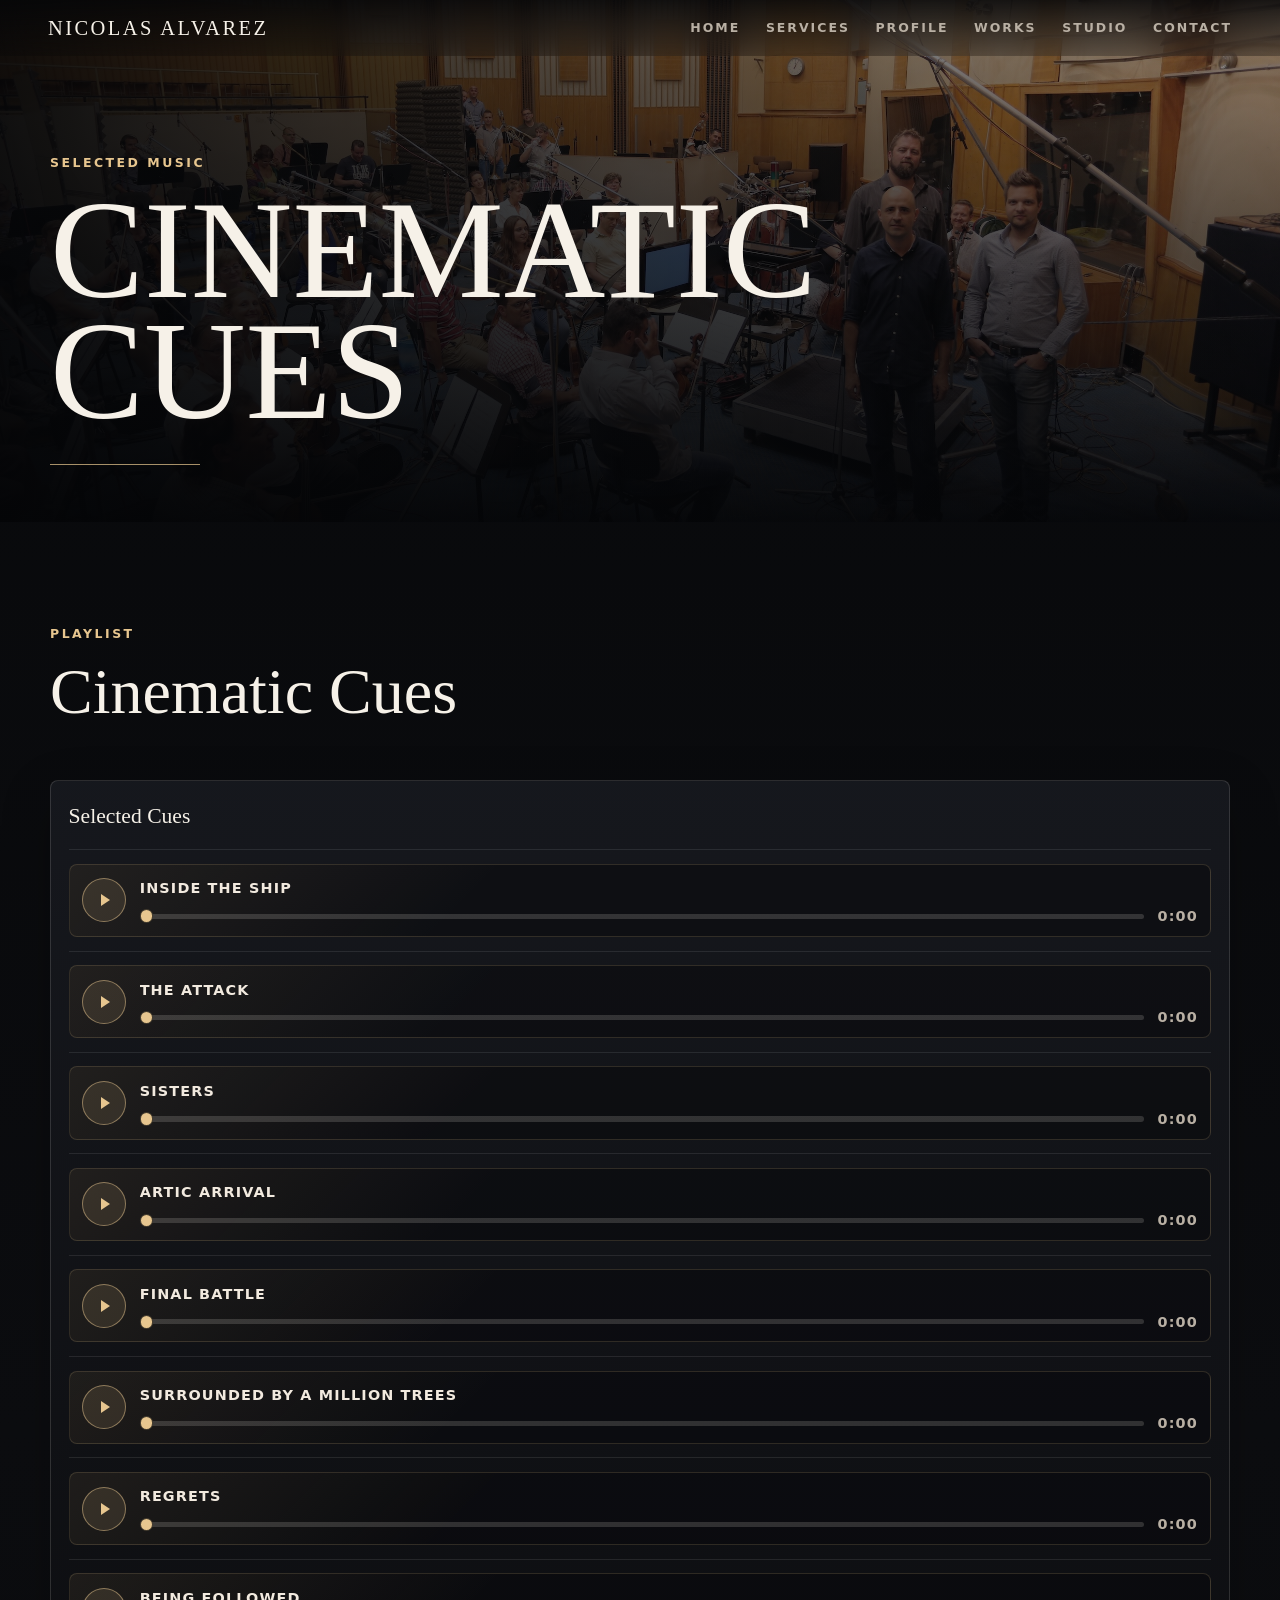
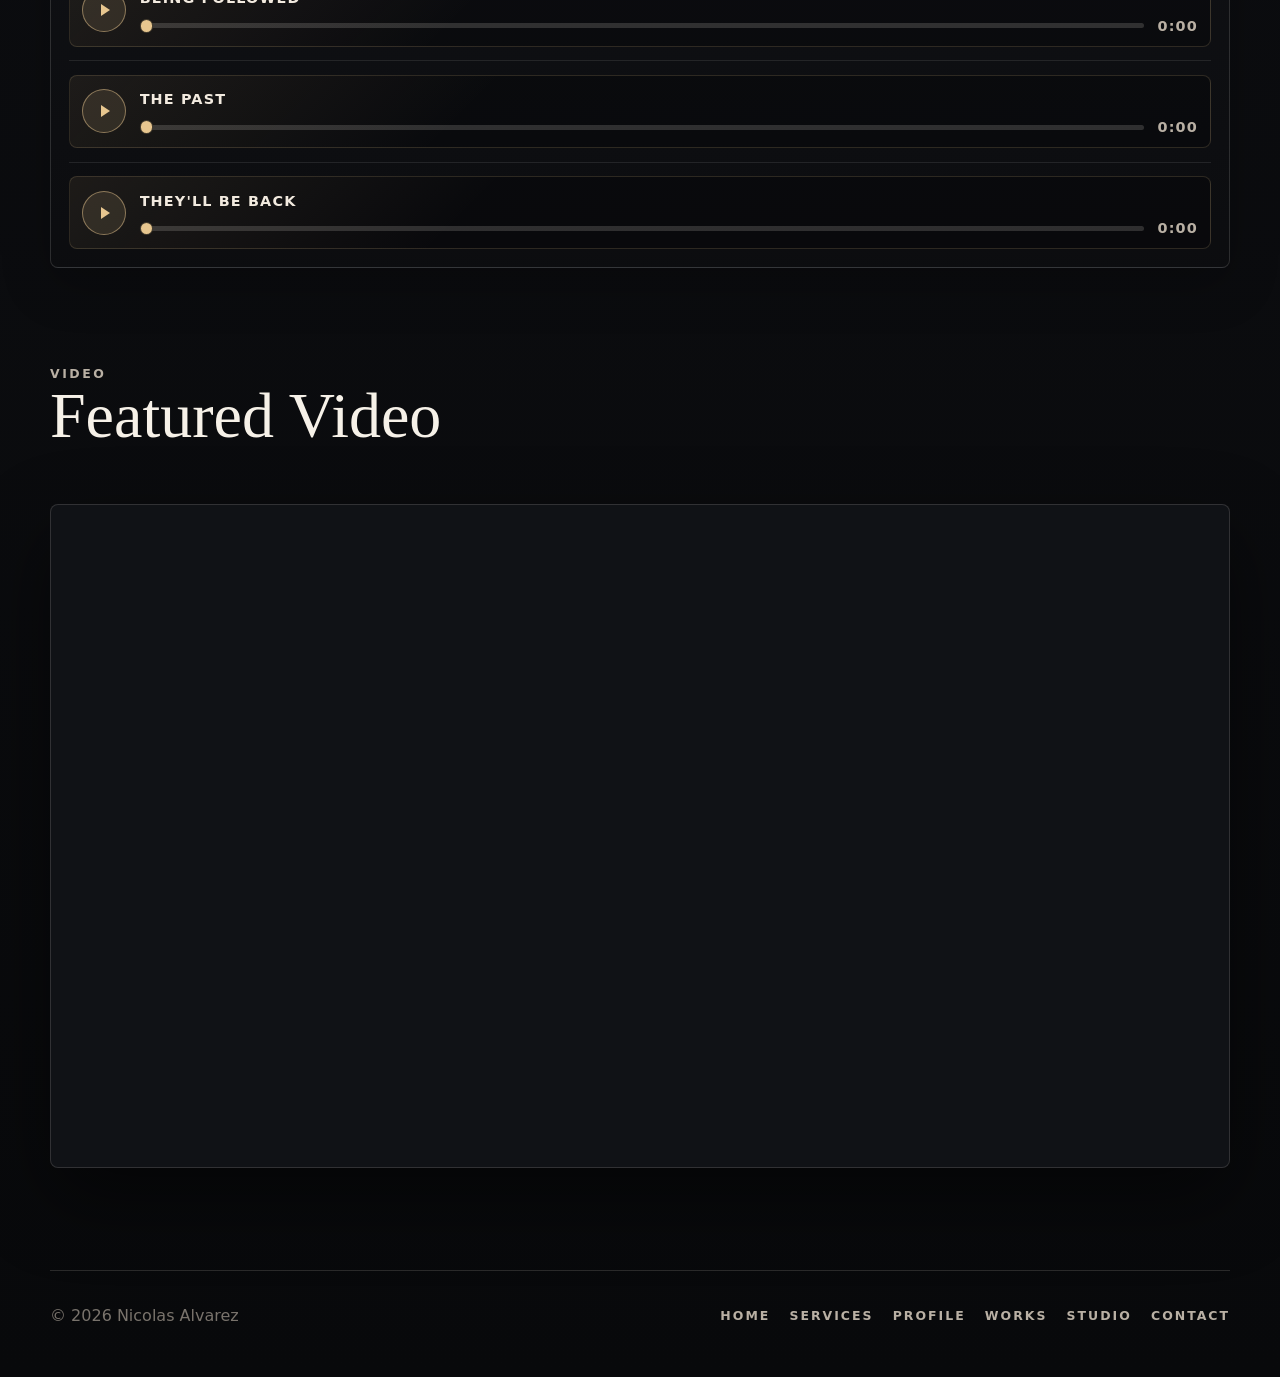
==== cinematic.html @ fc085a68 "Add files via upload" ====
<!doctype html>
<html lang="en">
  <head>
    <meta charset="utf-8">
    <meta name="viewport" content="width=device-width, initial-scale=1">
    <title>Cinematic Cues | Nicolas Alvarez</title>
    <meta name="description" content="A selected playlist of cinematic cues by Nicolas Alvarez, Tokyo-based composer, orchestrator, producer, and recording director.">
    <link rel="canonical" href="https://nicolas-alvarez.com/cinematic.html">
    <meta property="og:title" content="Cinematic Cues | Nicolas Alvarez">
    <meta property="og:description" content="A selected playlist of cinematic cues by Nicolas Alvarez, Tokyo-based composer, orchestrator, producer, and recording director.">
    <meta property="og:type" content="website">
    <meta property="og:url" content="https://nicolas-alvarez.com/cinematic.html">
    <meta property="og:image" content="https://nicolas-alvarez.com/assets/images/gallery1.jpg">
    <meta property="og:image:alt" content="Orchestra recording session for cinematic cues by Nicolas Alvarez">
    <meta property="og:site_name" content="Nicolas Alvarez">
    <meta name="twitter:card" content="summary_large_image">
    <meta name="twitter:title" content="Cinematic Cues | Nicolas Alvarez">
    <meta name="twitter:description" content="A selected playlist of cinematic cues by Nicolas Alvarez, Tokyo-based composer, orchestrator, producer, and recording director.">
    <meta name="twitter:image" content="https://nicolas-alvarez.com/assets/images/gallery1.jpg">
    <meta name="twitter:image:alt" content="Orchestra recording session for cinematic cues by Nicolas Alvarez">
    <link rel="preload" as="image" href="assets/images/gallery1.jpg">
    <link rel="stylesheet" href="assets/css/styles.css?v=20260918">
    <script src="assets/js/animation.js?v=20260703" defer></script>
    <script src="assets/js/audio.js?v=20260703c" defer></script>
  </head>
  <body>
    <header class="site-header" data-header>
      <a class="brand" href="index.html" aria-label="Nicolas Alvarez home">Nicolas Alvarez</a>
      <nav class="nav" aria-label="Primary navigation">
        <a href="index.html">Home</a>
        <a href="index.html#services">Services</a>
        <a href="profile.html">Profile</a>
        <a href="works.html">Works</a>
        <a href="studio.html">Studio</a>
        <a href="index.html#contact">Contact</a>
      </nav>
    </header>

    <main>
      <section class="page-hero page-hero--cinematic" aria-label="Cinematic Cues">
        <div class="hero-bg" style="background-image: url('assets/images/gallery1.jpg');"></div>
        <div class="page-hero__inner">
          <p class="eyebrow">Selected music</p>
          <h1>Cinematic Cues</h1>
          <div class="hero-rule" aria-hidden="true"></div>
        </div>
      </section>

      <section class="section audio-showcase" aria-labelledby="cinematic-playlist-heading">
        <div class="section-kicker">Playlist</div>
        <div class="section-heading">
          <h2 id="cinematic-playlist-heading">Cinematic Cues</h2>
        </div>

        <article class="cue-category">
          <h3>Selected Cues</h3>
          <div class="cue-list">
            <div class="cue"><span>Inside The Ship</span><audio controls preload="none" src="assets/audio/20insidetheship.mp3"></audio></div>
            <div class="cue"><span>The Attack</span><audio controls preload="none" src="assets/audio/01theattack.mp3"></audio></div>
            <div class="cue"><span>Sisters</span><audio controls preload="none" src="assets/audio/21sisters.mp3"></audio></div>
            <div class="cue"><span>Artic Arrival</span><audio controls preload="none" src="assets/audio/22articarrival.mp3"></audio></div>
            <div class="cue"><span>Final Battle</span><audio controls preload="none" src="assets/audio/23finalbattle.mp3"></audio></div>
            <div class="cue"><span>Surrounded By A Million Trees</span><audio controls preload="none" src="assets/audio/24surroundedbyamilliontrees.mp3"></audio></div>
            <div class="cue"><span>Regrets</span><audio controls preload="none" src="assets/audio/06regrets.mp3"></audio></div>
            <div class="cue"><span>Being Followed</span><audio controls preload="none" src="assets/audio/25beingfollowed.mp3"></audio></div>
            <div class="cue"><span>The Past</span><audio controls preload="none" src="assets/audio/26thepast.mp3"></audio></div>
            <div class="cue"><span>They'll Be Back</span><audio controls preload="none" src="assets/audio/10beback.mp3"></audio></div>
          </div>
        </article>

        <div class="section-heading video-heading">
          <div>
            <p class="section-kicker">Video</p>
            <h2>Featured Video</h2>
          </div>
        </div>

        <div class="video-shell">
          <iframe width="560" height="315" src="https://www.youtube.com/embed/VQOloqblz1k" title="Cinematic video featuring music by Nicolas Alvarez" frameborder="0" allow="accelerometer; autoplay; clipboard-write; encrypted-media; gyroscope; picture-in-picture; web-share" referrerpolicy="strict-origin-when-cross-origin" allowfullscreen></iframe>
        </div>
      </section>
    </main>

    <footer class="site-footer">
      <p>&copy; 2026 Nicolas Alvarez</p>
      <nav aria-label="Footer navigation">
        <a href="index.html">Home</a>
        <a href="index.html#services">Services</a>
        <a href="profile.html">Profile</a>
        <a href="works.html">Works</a>
        <a href="studio.html">Studio</a>
        <a href="index.html#contact">Contact</a>
      </nav>
    </footer>
  </body>
</html>
---- assets/css/styles.css ----
:root {
  color-scheme: dark;
  --bg: #08090b;
  --panel: #101216;
  --panel-2: #17191f;
  --text: #f6f1e8;
  --muted: #b9b0a4;
  --soft: #79736c;
  --line: rgba(246, 241, 232, 0.14);
  --gold: #b88a4a;
  --gold-light: #e7c68f;
  --shadow: 0 30px 80px rgba(0, 0, 0, 0.48);
  --max: 1180px;
}

* {
  box-sizing: border-box;
}

html {
  scroll-behavior: smooth;
}

.has-reveal .reveal {
  opacity: 0;
  transform: translateY(16px);
  transition:
    opacity 820ms cubic-bezier(0.22, 1, 0.36, 1),
    transform 820ms cubic-bezier(0.22, 1, 0.36, 1);
  transition-delay: var(--reveal-delay, 0ms);
  will-change: opacity, transform;
}

.has-reveal .reveal.is-visible {
  opacity: 1;
  transform: translateY(0);
}

@media (prefers-reduced-motion: reduce) {
  html {
    scroll-behavior: auto;
  }

  *,
  *::before,
  *::after {
    animation-duration: 0.01ms !important;
    animation-iteration-count: 1 !important;
    scroll-behavior: auto !important;
    transition-duration: 0.01ms !important;
  }
}

body {
  margin: 0;
  background:
    radial-gradient(circle at 20% 0%, rgba(184, 138, 74, 0.12), transparent 26rem),
    linear-gradient(180deg, #07080a 0%, #0c0d10 48%, #08090b 100%);
  color: var(--text);
  font-family: Inter, ui-sans-serif, system-ui, -apple-system, BlinkMacSystemFont, "Segoe UI", sans-serif;
  line-height: 1.6;
}

img {
  display: block;
  max-width: 100%;
}

a {
  color: inherit;
}

.site-header {
  position: fixed;
  top: 0;
  left: 0;
  right: 0;
  z-index: 20;
  display: flex;
  align-items: center;
  justify-content: space-between;
  gap: 1.4rem;
  padding: 1.1rem clamp(1rem, 4vw, 3rem);
  background: linear-gradient(180deg, rgba(5, 6, 8, 0.86), rgba(5, 6, 8, 0.28));
  backdrop-filter: blur(18px);
}

.brand {
  font-family: Georgia, "Times New Roman", serif;
  font-size: clamp(1rem, 1.6vw, 1.45rem);
  font-weight: 400;
  letter-spacing: 0.12em;
  line-height: 1;
  margin: 0;
  text-decoration: none;
  text-transform: uppercase;
  white-space: nowrap;
}

.brand a {
  color: inherit;
  text-decoration: none;
}

.nav {
  display: flex;
  align-items: center;
  justify-content: flex-end;
  flex-wrap: wrap;
  gap: clamp(0.9rem, 2vw, 2rem);
}

.nav a,
.site-footer a {
  position: relative;
  color: var(--muted);
  font-size: 0.78rem;
  font-weight: 700;
  letter-spacing: 0.16em;
  text-decoration: none;
  text-transform: uppercase;
  transition: color 180ms ease;
}

.nav a:hover,
.nav a[aria-current="page"],
.site-footer a:hover {
  color: var(--text);
}

.nav a[aria-current="page"]::after {
  position: absolute;
  right: 0;
  bottom: -0.55rem;
  left: 0;
  height: 1px;
  background: var(--gold-light);
  content: "";
}

.home-hero,
.page-hero {
  position: relative;
  overflow: hidden;
  isolation: isolate;
}

.home-hero {
  min-height: min(80svh, 45rem);
}

.page-hero {
  min-height: 58svh;
}

.hero-bg {
  position: absolute;
  inset: 0;
  z-index: -2;
  background-position: center;
  background-size: cover;
  transform: scale(1.01);
}

.hero-bg::after {
  position: absolute;
  inset: 0;
  z-index: -1;
  background:
    linear-gradient(90deg, rgba(4, 5, 7, 0.92), rgba(4, 5, 7, 0.58) 48%, rgba(4, 5, 7, 0.28)),
    linear-gradient(180deg, rgba(4, 5, 7, 0.1), rgba(4, 5, 7, 0.96));
  content: "";
}

.home-hero__content {
  display: grid;
  grid-template-columns: minmax(0, 1.05fr) minmax(14rem, 21rem);
  align-items: center;
  gap: clamp(2rem, 6vw, 6rem);
  width: min(100% - 2rem, var(--max));
  min-height: min(80svh, 45rem);
  margin: 0 auto;
  padding: 6rem 0 3rem;
}

.home-hero__copy {
  max-width: 46rem;
}

.eyebrow,
.section-kicker {
  margin: 0 0 1rem;
  color: var(--gold-light);
  font-size: 0.78rem;
  font-weight: 800;
  letter-spacing: 0.2em;
  text-transform: uppercase;
}

.page-hero h1 {
  max-width: 11ch;
  margin: 0;
  font-family: Georgia, "Times New Roman", serif;
  font-size: clamp(4rem, 11vw, 9.5rem);
  font-weight: 400;
  line-height: 0.86;
  text-transform: uppercase;
}

.home-hero h1 {
  max-width: 10ch;
  margin: 0;
  font-family: Georgia, "Times New Roman", serif;
  font-size: clamp(3.15rem, 6.4vw, 6.25rem);
  font-weight: 400;
  line-height: 0.9;
  text-transform: uppercase;
}

.hero-subheadline {
  max-width: 39rem;
  margin: 1.25rem 0 0;
  color: var(--text);
  font-family: Georgia, "Times New Roman", serif;
  font-size: clamp(1.16rem, 2vw, 1.55rem);
  line-height: 1.38;
}

.hero-intro {
  max-width: 42rem;
  margin: 1rem 0 0;
  color: var(--muted);
  font-size: clamp(0.98rem, 1.2vw, 1.08rem);
}

.hero-actions,
.contact-actions {
  display: flex;
  flex-wrap: wrap;
  gap: 0.75rem;
  margin-top: 1.55rem;
}

.button {
  display: inline-flex;
  align-items: center;
  justify-content: center;
  min-height: 2.85rem;
  padding: 0.78rem 1rem;
  border: 1px solid rgba(231, 198, 143, 0.34);
  border-radius: 4px;
  color: var(--text);
  font-size: 0.76rem;
  font-weight: 800;
  letter-spacing: 0.12em;
  line-height: 1.2;
  text-align: center;
  text-decoration: none;
  text-transform: uppercase;
  transition: background 180ms ease, border-color 180ms ease, color 180ms ease;
}

.button:hover,
.button:focus-visible {
  border-color: rgba(231, 198, 143, 0.72);
  background: rgba(231, 198, 143, 0.12);
  outline: 0;
}

.button--primary {
  border-color: var(--gold-light);
  background: var(--gold-light);
  color: #101216;
}

.button--primary:hover,
.button--primary:focus-visible {
  background: #f1d8aa;
  color: #101216;
}

.roles {
  display: grid;
  gap: 0.35rem;
  margin: 0;
  color: var(--text);
  font-family: Georgia, "Times New Roman", serif;
  font-size: clamp(1.25rem, 3.2vw, 2.85rem);
  line-height: 0.95;
  text-transform: uppercase;
}

.hero-rule {
  width: 150px;
  height: 1px;
  margin-top: 2rem;
  background: var(--gold-light);
  opacity: 0.72;
}

.portrait-frame {
  position: relative;
  margin: 0;
  box-shadow: var(--shadow);
}

.portrait-frame::before {
  position: absolute;
  inset: 1rem -1rem -1rem 1rem;
  z-index: -1;
  border: 1px solid rgba(231, 198, 143, 0.42);
  content: "";
}

.portrait-frame img {
  width: 100%;
  aspect-ratio: 4 / 5;
  object-fit: cover;
  filter: saturate(0.9) contrast(1.04);
}

.page-hero__inner {
  display: flex;
  flex-direction: column;
  justify-content: center;
  width: min(100% - 2rem, var(--max));
  min-height: 58svh;
  margin: 0 auto;
  padding-top: 6rem;
}

.section {
  width: min(100% - 2rem, var(--max));
  margin: 0 auto;
  padding: clamp(4rem, 8vw, 7rem) 0;
  scroll-margin-top: 7.5rem;
}

.available-section {
  padding-top: clamp(2.25rem, 5vw, 4rem);
}

.section-heading {
  display: flex;
  align-items: end;
  justify-content: space-between;
  gap: 2rem;
  margin-bottom: clamp(2rem, 5vw, 3.5rem);
}

.section-heading h2,
.language-block h2 {
  margin: 0;
  font-family: Georgia, "Times New Roman", serif;
  font-size: clamp(2.15rem, 5vw, 4.35rem);
  font-weight: 400;
  line-height: 1;
}

.section-heading p {
  max-width: 34rem;
  margin: 0;
  color: var(--muted);
}

.cue-grid {
  display: grid;
  grid-template-columns: repeat(3, minmax(0, 1fr));
  gap: 1rem;
}

.cue-category,
.embed-card,
.available-item,
.service-card,
.contact-panel {
  border: 1px solid var(--line);
  border-radius: 8px;
  background: linear-gradient(180deg, rgba(23, 25, 31, 0.9), rgba(12, 13, 16, 0.9));
  box-shadow: 0 16px 50px rgba(0, 0, 0, 0.24);
}

.cue-category {
  padding: 1.1rem;
}

.cue-category h3,
.service-card h3 {
  margin: 0 0 1rem;
  color: var(--text);
  font-family: Georgia, "Times New Roman", serif;
  font-size: 1.35rem;
  font-weight: 400;
}

.available-grid,
.services-grid {
  display: grid;
  grid-template-columns: repeat(3, minmax(0, 1fr));
  gap: 1rem;
}

.available-item {
  display: flex;
  align-items: flex-end;
  min-height: 7rem;
  padding: 1.15rem;
  color: #eee4d6;
  font-family: Georgia, "Times New Roman", serif;
  font-size: clamp(1.05rem, 1.7vw, 1.32rem);
  line-height: 1.3;
}

.service-card {
  padding: 1.2rem;
}

.service-card--wide {
  grid-column: span 2;
}

.service-card p,
.contact-copy p {
  margin: 0;
  color: var(--muted);
}

.contact-panel {
  display: grid;
  grid-template-columns: minmax(13rem, 0.72fr) minmax(0, 1fr);
  gap: clamp(2rem, 5vw, 4rem);
  padding: clamp(1.35rem, 4vw, 2.4rem);
}

.contact-panel h2 {
  margin: 0;
  font-family: Georgia, "Times New Roman", serif;
  font-size: clamp(2.15rem, 5vw, 4.35rem);
  font-weight: 400;
  line-height: 1;
}

.contact-copy {
  display: grid;
  align-content: center;
  gap: 1rem;
}

.cue-list {
  display: grid;
  gap: 0.85rem;
}

.cue {
  display: grid;
  gap: 0.7rem;
  padding-top: 0.85rem;
  border-top: 1px solid rgba(255, 255, 255, 0.09);
}

.cue span {
  color: var(--muted);
  font-size: 0.9rem;
  font-weight: 700;
  letter-spacing: 0.08em;
  text-transform: uppercase;
}

.reel-player {
  display: grid;
  grid-template-columns: auto minmax(0, 1fr);
  align-items: center;
  gap: 0.85rem;
  padding: 0.78rem;
  border: 1px solid rgba(231, 198, 143, 0.16);
  border-radius: 8px;
  background:
    linear-gradient(135deg, rgba(231, 198, 143, 0.09), transparent 36%),
    rgba(8, 9, 11, 0.42);
  transition: border-color 180ms ease, background 180ms ease, transform 180ms ease;
}

.cue.is-playing .reel-player {
  border-color: rgba(231, 198, 143, 0.46);
  background:
    linear-gradient(135deg, rgba(231, 198, 143, 0.16), transparent 42%),
    rgba(8, 9, 11, 0.64);
}

.reel-player__button {
  display: grid;
  place-items: center;
  width: 2.75rem;
  height: 2.75rem;
  border: 1px solid rgba(231, 198, 143, 0.5);
  border-radius: 50%;
  background: rgba(231, 198, 143, 0.12);
  color: var(--gold-light);
  cursor: pointer;
  font: inherit;
  transition: background 180ms ease, border-color 180ms ease, color 180ms ease;
}

.reel-player__button:hover,
.reel-player__button:focus-visible {
  border-color: var(--gold-light);
  background: var(--gold-light);
  color: #101216;
  outline: 0;
}

.reel-player__button span {
  width: 0;
  height: 0;
  margin-left: 0.16rem;
  overflow: hidden;
  border-top: 0.42rem solid transparent;
  border-bottom: 0.42rem solid transparent;
  border-left: 0.62rem solid currentColor;
  color: inherit;
  font-size: 0;
  letter-spacing: 0;
}

.cue.is-playing .reel-player__button span {
  width: 0.62rem;
  height: 0.82rem;
  margin-left: 0;
  border-top: 0;
  border-bottom: 0;
  border-right: 0.18rem solid currentColor;
  border-left: 0.18rem solid currentColor;
}

.reel-player__meta {
  display: grid;
  grid-template-columns: minmax(0, 1fr) auto;
  align-items: center;
  gap: 0.55rem 0.85rem;
  min-width: 0;
}

.cue .reel-player__title {
  grid-column: 1 / -1;
  overflow: hidden;
  color: #f2eadf;
  text-overflow: ellipsis;
  white-space: nowrap;
}

.reel-player__timeline {
  width: 100%;
  min-width: 0;
  height: 0.32rem;
  margin: 0;
  border-radius: 999px;
  background: linear-gradient(90deg, var(--gold-light) var(--progress, 0%), rgba(246, 241, 232, 0.16) var(--progress, 0%));
  cursor: pointer;
  accent-color: var(--gold-light);
  appearance: none;
}

.reel-player__timeline::-webkit-slider-thumb {
  width: 0.85rem;
  height: 0.85rem;
  border: 1px solid rgba(8, 9, 11, 0.72);
  border-radius: 50%;
  background: var(--gold-light);
  appearance: none;
}

.reel-player__timeline::-moz-range-thumb {
  width: 0.85rem;
  height: 0.85rem;
  border: 1px solid rgba(8, 9, 11, 0.72);
  border-radius: 50%;
  background: var(--gold-light);
}

.reel-player__time {
  color: var(--soft);
  font-size: 0.68rem;
  font-weight: 800;
  letter-spacing: 0.08em;
  line-height: 1;
  white-space: nowrap;
}

.cue audio {
  width: 100%;
  height: 38px;
  filter: sepia(0.2) saturate(0.8);
}

.prose-section {
  display: grid;
  gap: clamp(3rem, 7vw, 5rem);
  max-width: 900px;
}

.language-block {
  padding-bottom: clamp(3rem, 6vw, 4rem);
  border-bottom: 1px solid var(--line);
}

.language-block:last-child {
  padding-bottom: 0;
  border-bottom: 0;
}

.language-block p:not(.section-kicker) {
  color: #ddd5ca;
  font-family: Georgia, "Times New Roman", serif;
  font-size: clamp(1.08rem, 1.7vw, 1.28rem);
  line-height: 1.85;
}

.language-block--jp p:not(.section-kicker) {
  font-family: "Hiragino Mincho ProN", "Yu Mincho", Georgia, serif;
  line-height: 2;
}

.credits-figure {
  margin: 0 0 clamp(3rem, 6vw, 5rem);
  overflow: hidden;
  border: 1px solid var(--line);
  border-radius: 8px;
  background: var(--panel);
  box-shadow: var(--shadow);
}

.credits-figure img {
  width: 100%;
  object-fit: cover;
}

.embed-grid {
  display: grid;
  grid-template-columns: repeat(2, minmax(0, 1fr));
  gap: 1rem;
}

.embed-card {
  overflow: hidden;
}

.embed-card iframe {
  display: block;
  border: 0;
}

.embed-card p {
  margin: 0;
  padding: 0.8rem 1rem 1rem;
  color: var(--muted);
  font-size: 0.75rem;
  line-height: 1.4;
}

.embed-card a {
  color: var(--gold-light);
  text-decoration: none;
}

.video-heading,
.gallery-heading {
  margin-top: clamp(4rem, 8vw, 6rem);
}

.video-grid {
  display: grid;
  grid-template-columns: repeat(2, minmax(0, 1fr));
  gap: 1rem;
}

.video-shell {
  overflow: hidden;
  border: 1px solid var(--line);
  border-radius: 8px;
  background: var(--panel);
  box-shadow: var(--shadow);
  aspect-ratio: 16 / 9;
}

.video-shell iframe {
  width: 100%;
  height: 100%;
  border: 0;
}

.studio-grid {
  display: grid;
  grid-template-columns: repeat(4, minmax(0, 1fr));
  gap: 1rem;
}

.studio-grid figure {
  position: relative;
  min-height: 18rem;
  margin: 0;
  overflow: hidden;
  border: 1px solid var(--line);
  border-radius: 8px;
  background: var(--panel);
}

.studio-grid .studio-feature {
  grid-column: span 2;
  grid-row: span 2;
}

.studio-grid img,
.gallery-grid img {
  width: 100%;
  height: 100%;
  object-fit: cover;
  cursor: zoom-in;
  transition: transform 420ms ease, filter 420ms ease;
}

.studio-grid figure:hover img,
.gallery-grid img:hover {
  filter: brightness(1.08);
  transform: scale(1.025);
}

.studio-grid figcaption {
  position: absolute;
  right: 0;
  bottom: 0;
  left: 0;
  padding: 1.6rem 1rem 1rem;
  background: linear-gradient(180deg, transparent, rgba(0, 0, 0, 0.82));
  color: var(--text);
  font-size: 0.8rem;
  font-weight: 800;
  letter-spacing: 0.12em;
  text-transform: uppercase;
}

.gallery-grid {
  display: grid;
  grid-template-columns: repeat(4, minmax(0, 1fr));
  gap: 1rem;
}

.gallery-grid img {
  aspect-ratio: 4 / 3;
  border: 1px solid var(--line);
  border-radius: 8px;
}

.lightbox {
  position: fixed;
  inset: 0;
  z-index: 100;
  display: grid;
  place-items: center;
  padding: clamp(1rem, 4vw, 3rem);
  background: rgba(3, 4, 6, 0.92);
}

.lightbox[hidden] {
  display: none;
}

.lightbox__frame {
  position: relative;
  max-width: min(100%, 1100px);
  max-height: 84svh;
}

.lightbox img {
  max-width: min(100%, 1100px);
  max-height: 84svh;
  border: 1px solid rgba(231, 198, 143, 0.24);
  border-radius: 8px;
  box-shadow: var(--shadow);
  object-fit: contain;
}

.lightbox__caption {
  position: absolute;
  right: 0;
  bottom: 0;
  max-width: min(90%, 34rem);
  margin: 0;
  padding: 1.4rem 1rem 0.9rem 2rem;
  background: linear-gradient(135deg, transparent, rgba(0, 0, 0, 0.82) 38%);
  color: var(--text);
  font-size: 0.78rem;
  font-weight: 800;
  letter-spacing: 0.12em;
  line-height: 1.4;
  text-align: right;
  text-transform: uppercase;
}

.lightbox__button {
  position: fixed;
  z-index: 101;
  display: grid;
  place-items: center;
  width: 3rem;
  height: 3rem;
  border: 1px solid rgba(231, 198, 143, 0.34);
  border-radius: 50%;
  background: rgba(8, 9, 11, 0.64);
  color: var(--gold-light);
  cursor: pointer;
  font: inherit;
  font-size: 2rem;
  line-height: 1;
}

.lightbox__button:hover,
.lightbox__button:focus-visible {
  background: rgba(184, 138, 74, 0.18);
  outline: 0;
}

.lightbox__button--close {
  top: 1.25rem;
  right: 1.25rem;
}

.lightbox__button--prev,
.lightbox__button--next {
  top: 50%;
  transform: translateY(-50%);
}

.lightbox__button--prev {
  left: 1.25rem;
}

.lightbox__button--next {
  right: 1.25rem;
}

.lightbox-open {
  overflow: hidden;
}

.site-footer {
  display: flex;
  align-items: center;
  justify-content: space-between;
  gap: 2rem;
  width: min(100% - 2rem, var(--max));
  margin: 0 auto;
  padding: 2rem 0 3rem;
  border-top: 1px solid var(--line);
  color: var(--soft);
}

.site-footer p {
  margin: 0;
}

.site-footer nav {
  display: flex;
  flex-wrap: wrap;
  gap: 1.2rem;
}

@media (max-width: 920px) {
  .site-header,
  .site-footer,
  .section-heading {
    align-items: flex-start;
    flex-direction: column;
  }

  .nav {
    width: 100%;
    justify-content: space-between;
  }

  .home-hero__content {
    grid-template-columns: 1fr;
    align-content: center;
    padding-top: 7.5rem;
  }

  .portrait-frame {
    display: none;
  }

  .cue-grid,
  .embed-grid,
  .video-grid,
  .studio-grid,
  .gallery-grid,
  .available-grid,
  .services-grid {
    grid-template-columns: repeat(2, minmax(0, 1fr));
  }

  .studio-grid .studio-feature,
  .service-card--wide {
    grid-column: span 2;
  }

  .contact-panel {
    grid-template-columns: 1fr;
  }
}

@media (max-width: 620px) {
  .site-header {
    gap: 0.7rem;
    padding: 0.9rem 1rem;
  }

  .brand {
    font-size: 0.9rem;
  }

  .nav {
    justify-content: flex-start;
    gap: 0.45rem 0.62rem;
  }

  .nav a {
    font-size: 0.6rem;
    letter-spacing: 0.08em;
  }

  .page-hero h1 {
    font-size: clamp(3.2rem, 18vw, 5.8rem);
  }

  .page-hero--cinematic h1 {
    font-size: clamp(2.9rem, 14.5vw, 4.8rem);
  }

  .roles {
    font-size: clamp(1.2rem, 7vw, 2.4rem);
  }

  .home-hero h1 {
    font-size: clamp(2.35rem, 11.6vw, 4.1rem);
  }

  .home-hero__content {
    padding-top: 6.45rem;
    padding-bottom: 2rem;
  }

  .home-hero .eyebrow {
    font-size: 0.68rem;
    letter-spacing: 0.14em;
  }

  .contact-actions {
    align-items: stretch;
    flex-direction: column;
  }

  .hero-subheadline {
    font-size: clamp(1.02rem, 4.8vw, 1.18rem);
    line-height: 1.32;
  }

  .hero-intro {
    font-size: 0.92rem;
    line-height: 1.5;
  }

  .hero-actions .button {
    flex: 1 1 7.8rem;
    min-height: 2.65rem;
    padding: 0.7rem 0.8rem;
  }

  .home-hero .hero-rule {
    margin-top: 1.35rem;
  }

  .contact-actions .button {
    width: 100%;
  }

  .available-section {
    padding-top: 1.75rem;
  }

  .lightbox {
    padding: 4.5rem 1rem 5.5rem;
  }

  .lightbox__button {
    width: 2.65rem;
    height: 2.65rem;
  }

  .lightbox__button--prev,
  .lightbox__button--next {
    top: auto;
    bottom: 1.25rem;
    transform: none;
  }

  .lightbox__caption {
    font-size: 0.68rem;
    letter-spacing: 0.08em;
  }

  .cue-grid,
  .embed-grid,
  .video-grid,
  .studio-grid,
  .gallery-grid,
  .available-grid,
  .services-grid {
    grid-template-columns: 1fr;
  }

  .studio-grid .studio-feature,
  .service-card--wide {
    grid-column: auto;
  }

  .studio-grid figure {
    min-height: 16rem;
  }

  .page-hero,
  .page-hero__inner {
    min-height: 48svh;
  }
}
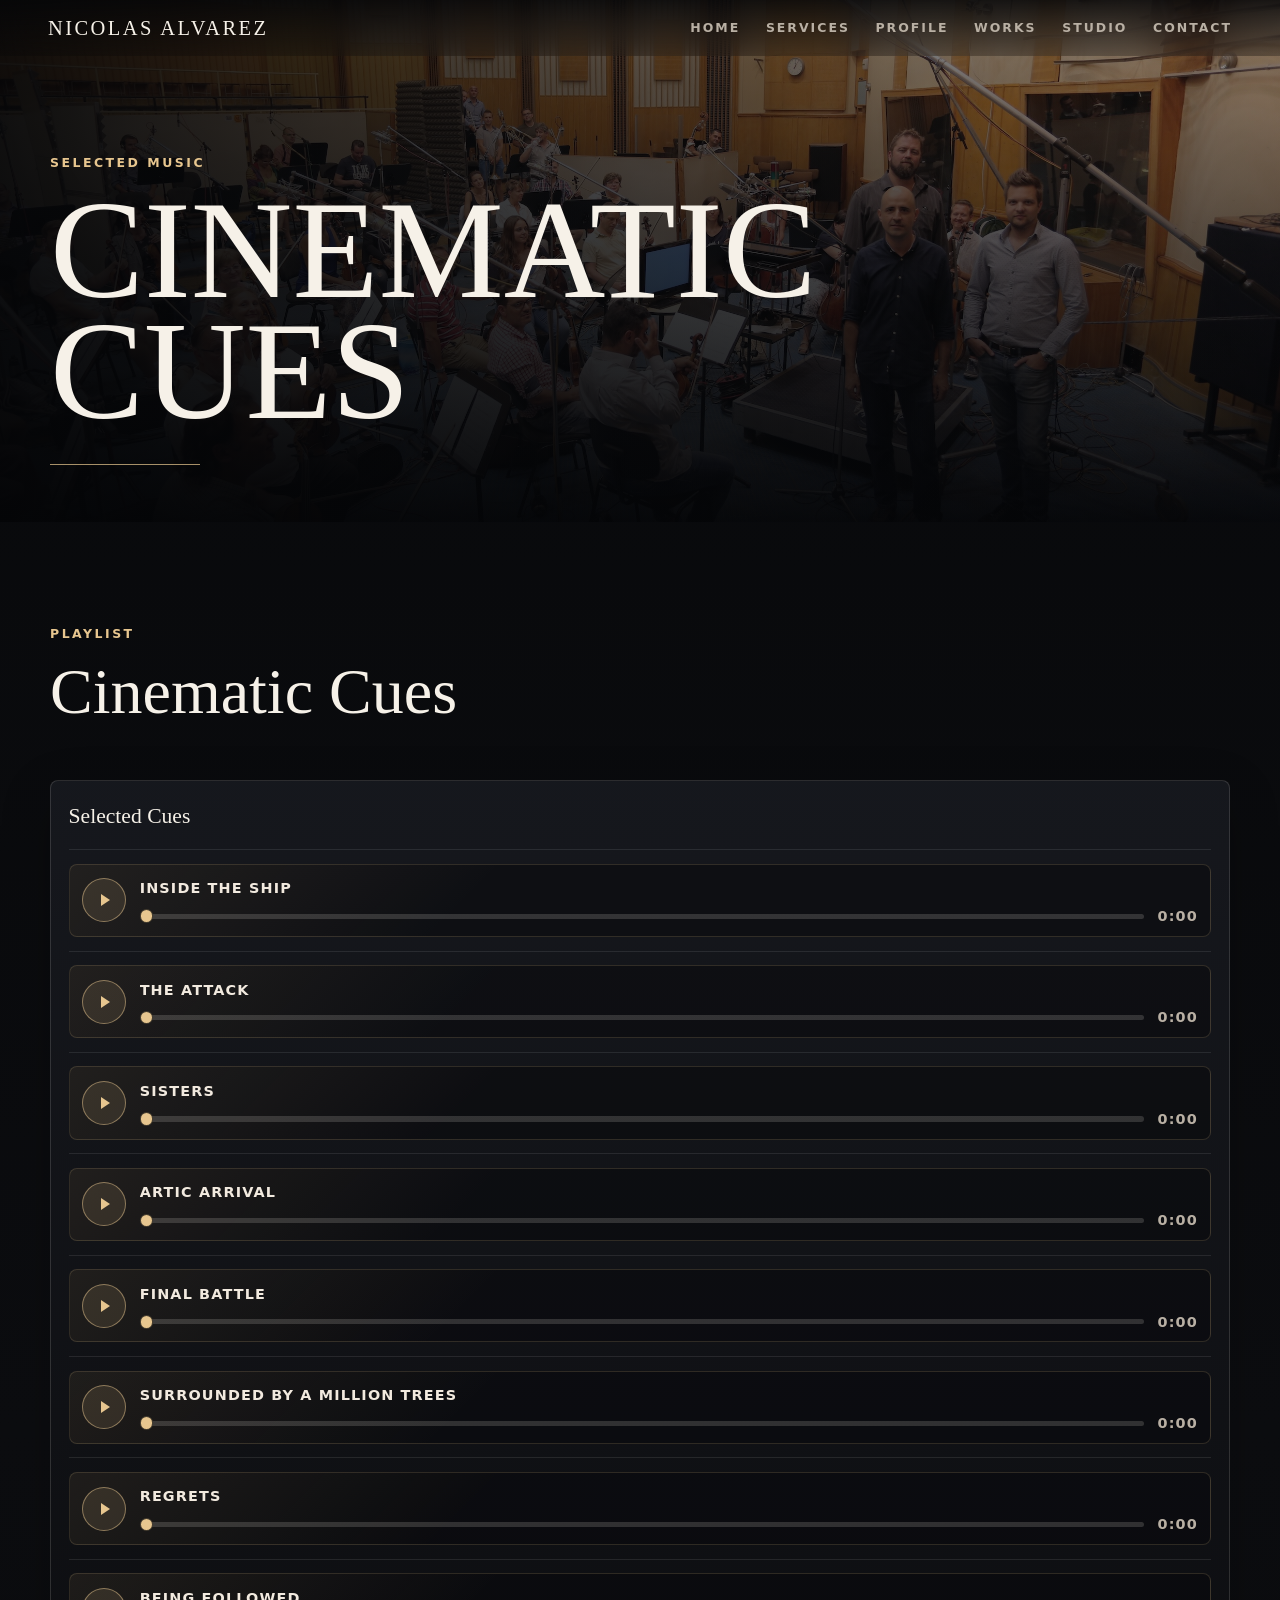
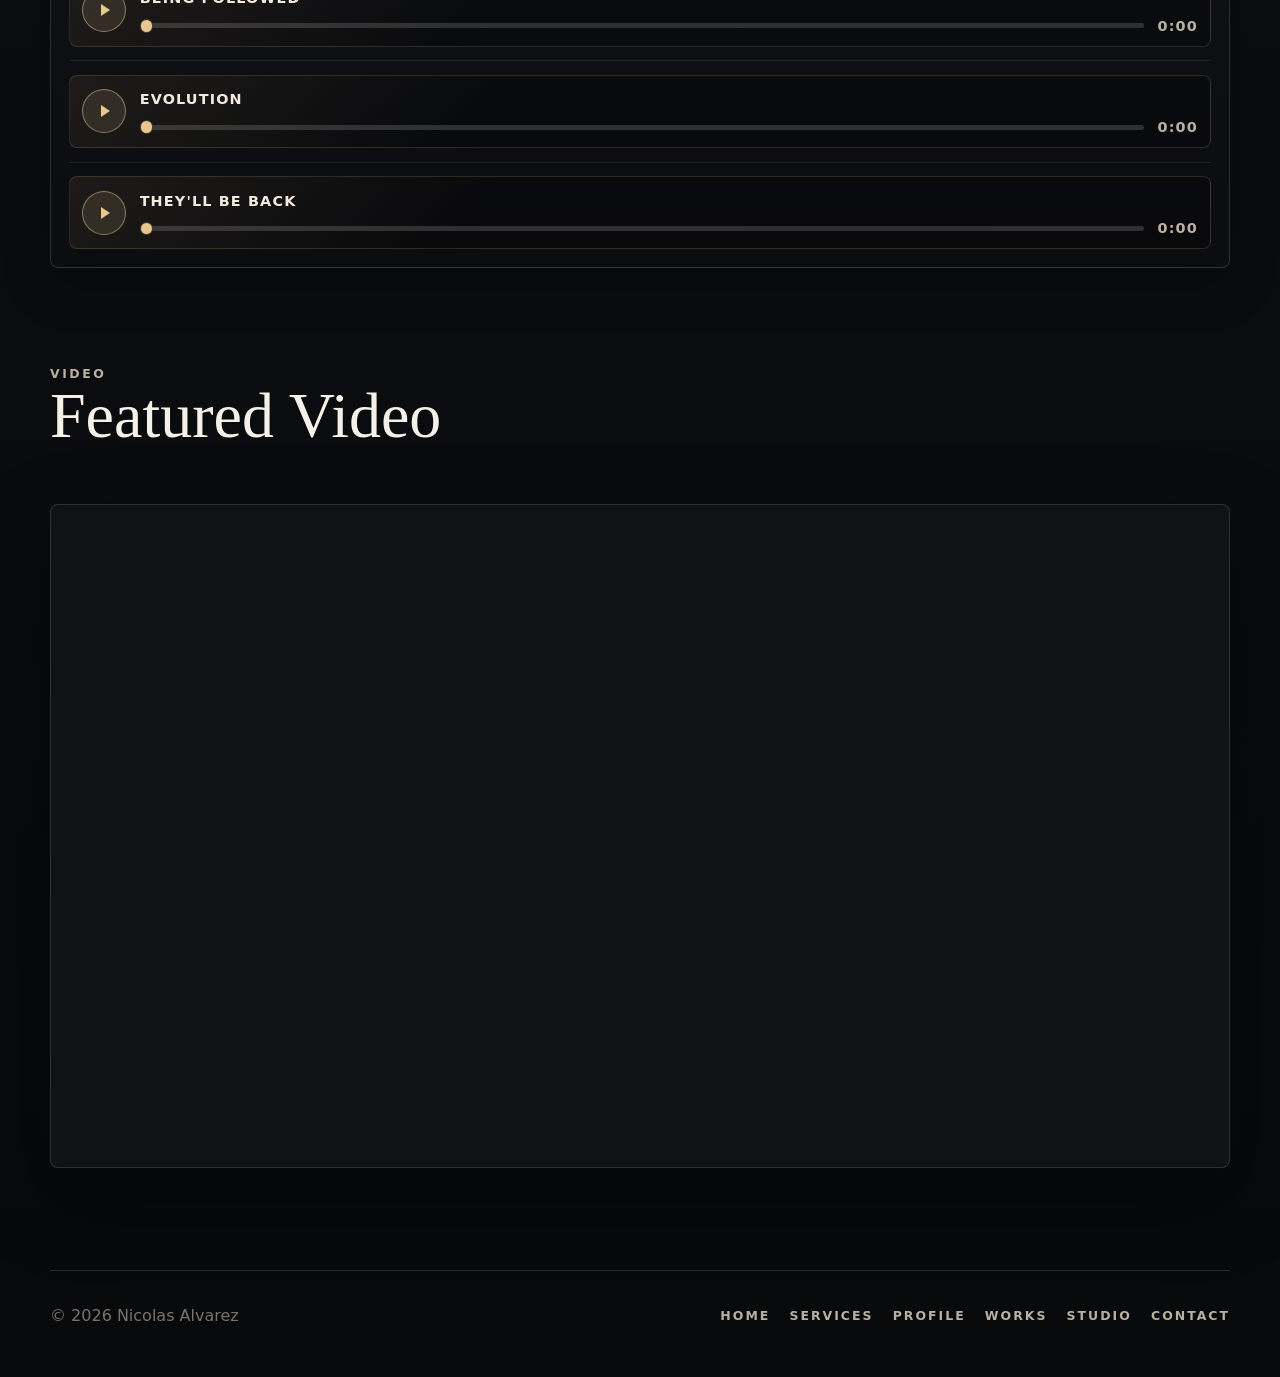
==== commit 683bbcb9: "Add files via upload" ====
--- a/cinematic.html
+++ b/cinematic.html
@@ -19,9 +19,9 @@
     <meta name="twitter:image" content="https://nicolas-alvarez.com/assets/images/gallery1.jpg">
     <meta name="twitter:image:alt" content="Orchestra recording session for cinematic cues by Nicolas Alvarez">
     <link rel="preload" as="image" href="assets/images/gallery1.jpg">
-    <link rel="stylesheet" href="assets/css/styles.css?v=20260918">
+    <link rel="stylesheet" href="assets/css/styles.css?v=20261013b">
     <script src="assets/js/animation.js?v=20260703" defer></script>
-    <script src="assets/js/audio.js?v=20260703c" defer></script>
+    <script src="assets/js/audio.js?v=20261013b" defer></script>
   </head>
   <body>
     <header class="site-header" data-header>
@@ -55,16 +55,16 @@
         <article class="cue-category">
           <h3>Selected Cues</h3>
           <div class="cue-list">
-            <div class="cue"><span>Inside The Ship</span><audio controls preload="none" src="assets/audio/20insidetheship.mp3"></audio></div>
-            <div class="cue"><span>The Attack</span><audio controls preload="none" src="assets/audio/01theattack.mp3"></audio></div>
-            <div class="cue"><span>Sisters</span><audio controls preload="none" src="assets/audio/21sisters.mp3"></audio></div>
-            <div class="cue"><span>Artic Arrival</span><audio controls preload="none" src="assets/audio/22articarrival.mp3"></audio></div>
-            <div class="cue"><span>Final Battle</span><audio controls preload="none" src="assets/audio/23finalbattle.mp3"></audio></div>
-            <div class="cue"><span>Surrounded By A Million Trees</span><audio controls preload="none" src="assets/audio/24surroundedbyamilliontrees.mp3"></audio></div>
-            <div class="cue"><span>Regrets</span><audio controls preload="none" src="assets/audio/06regrets.mp3"></audio></div>
-            <div class="cue"><span>Being Followed</span><audio controls preload="none" src="assets/audio/25beingfollowed.mp3"></audio></div>
-            <div class="cue"><span>The Past</span><audio controls preload="none" src="assets/audio/26thepast.mp3"></audio></div>
-            <div class="cue"><span>They'll Be Back</span><audio controls preload="none" src="assets/audio/10beback.mp3"></audio></div>
+            <div class="cue"><span>Inside The Ship</span><audio controls preload="none" data-duration="87.456" src="assets/audio/20insidetheship.mp3"></audio></div>
+            <div class="cue"><span>The Attack</span><audio controls preload="none" data-duration="133.416" src="assets/audio/01theattack.mp3"></audio></div>
+            <div class="cue"><span>Sisters</span><audio controls preload="none" data-duration="223.56" src="assets/audio/21sisters.mp3"></audio></div>
+            <div class="cue"><span>Artic Arrival</span><audio controls preload="none" data-duration="72.456" src="assets/audio/22articarrival.mp3"></audio></div>
+            <div class="cue"><span>Final Battle</span><audio controls preload="none" data-duration="258.76898" src="assets/audio/23finalbattle.mp3"></audio></div>
+            <div class="cue"><span>Surrounded By A Million Trees</span><audio controls preload="none" data-duration="218.508" src="assets/audio/24surroundedbyamilliontrees.mp3"></audio></div>
+            <div class="cue"><span>Regrets</span><audio controls preload="none" data-duration="98.856" src="assets/audio/06regrets.mp3"></audio></div>
+            <div class="cue"><span>Being Followed</span><audio controls preload="none" data-duration="113.208" src="assets/audio/25beingfollowed.mp3"></audio></div>
+            <div class="cue"><span>Evolution</span><audio controls preload="none" data-duration="200.232" src="assets/audio/27Evolution.mp3"></audio></div>
+            <div class="cue"><span>They'll Be Back</span><audio controls preload="none" data-duration="69.96" src="assets/audio/10beback.mp3"></audio></div>
           </div>
         </article>
 
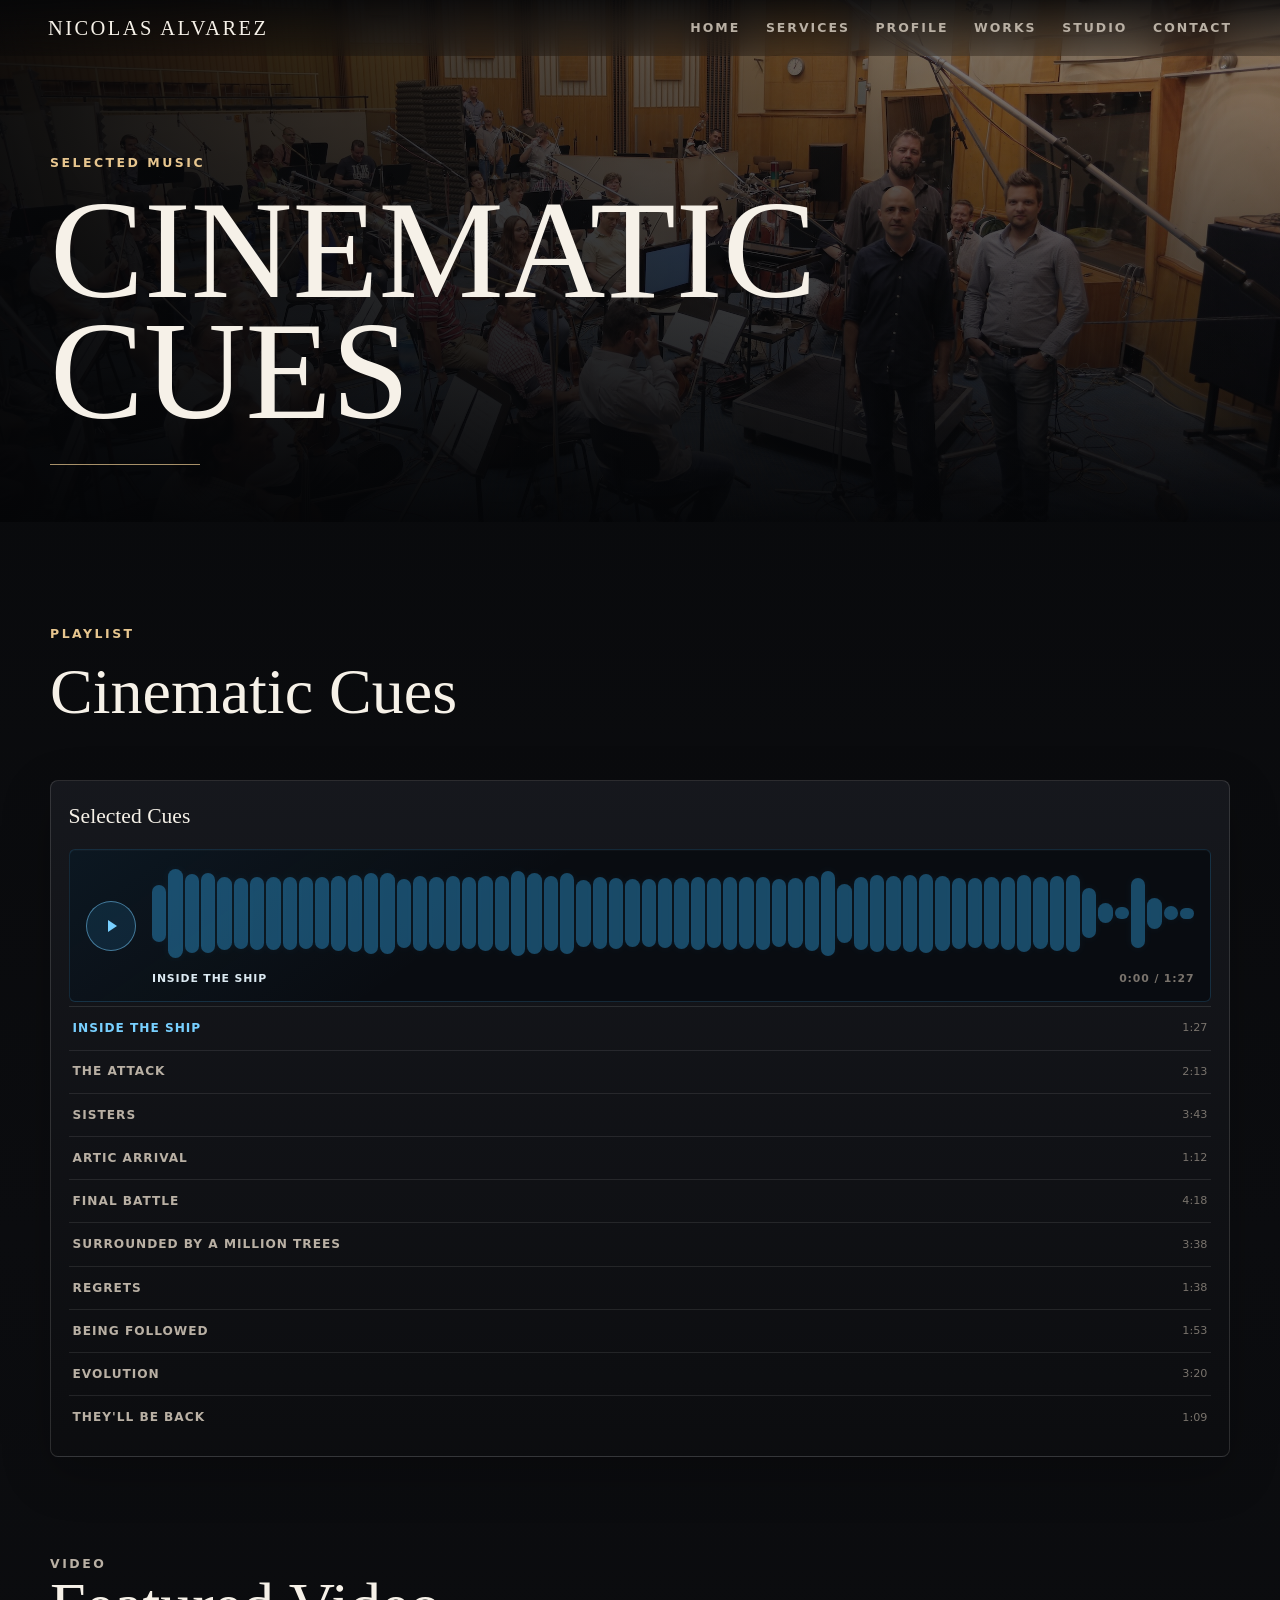
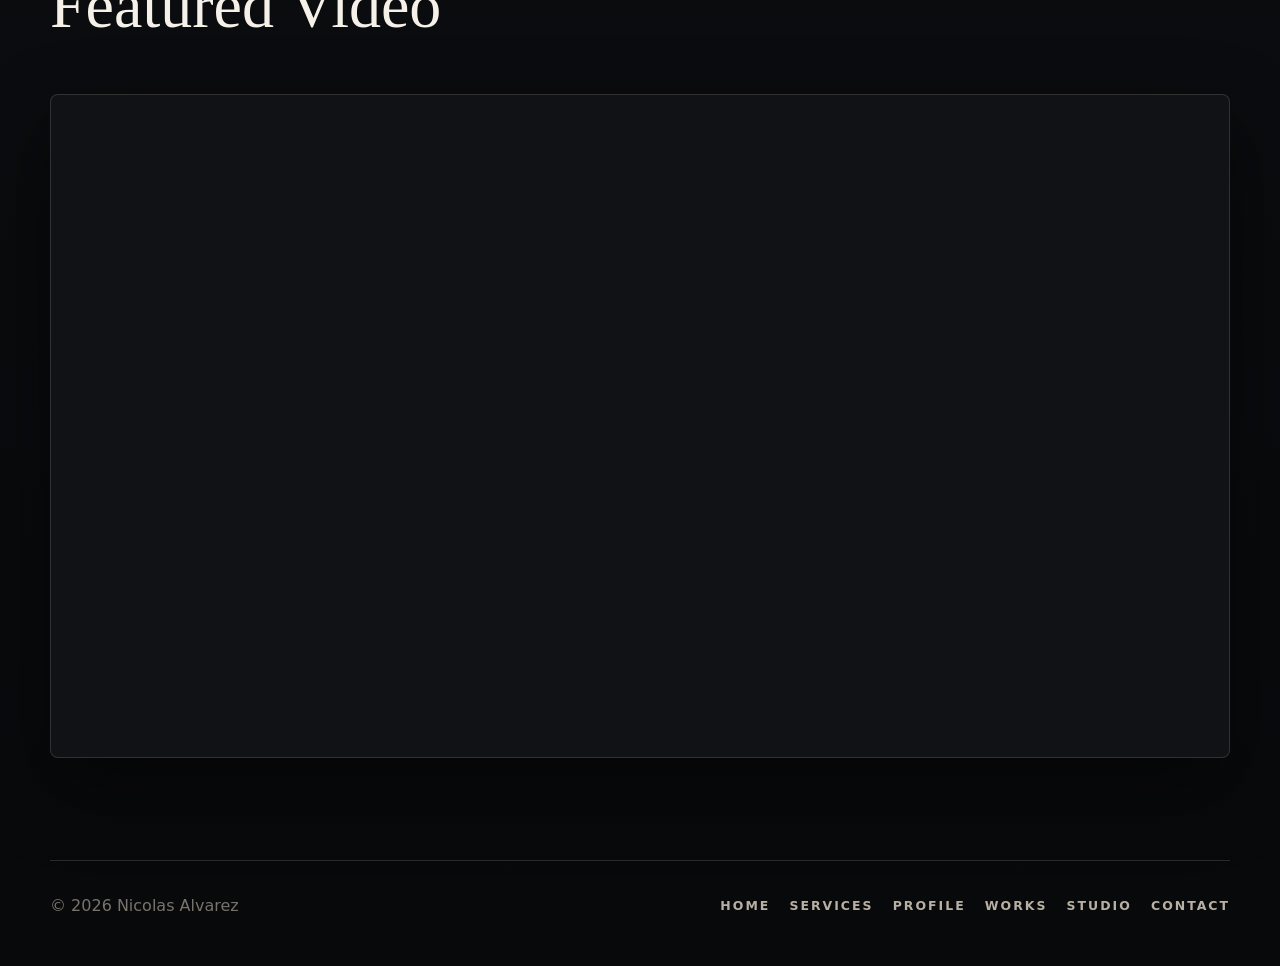
==== commit b6dd1dde: "Add files via upload" ====
--- a/cinematic.html
+++ b/cinematic.html
@@ -19,9 +19,9 @@
     <meta name="twitter:image" content="https://nicolas-alvarez.com/assets/images/gallery1.jpg">
     <meta name="twitter:image:alt" content="Orchestra recording session for cinematic cues by Nicolas Alvarez">
     <link rel="preload" as="image" href="assets/images/gallery1.jpg">
-    <link rel="stylesheet" href="assets/css/styles.css?v=20261013b">
+    <link rel="stylesheet" href="assets/css/styles.css?v=20261013d">
     <script src="assets/js/animation.js?v=20260703" defer></script>
-    <script src="assets/js/audio.js?v=20261013b" defer></script>
+    <script src="assets/js/audio.js?v=20261013c" defer></script>
   </head>
   <body>
     <header class="site-header" data-header>
--- a/assets/css/styles.css
+++ b/assets/css/styles.css
@@ -381,6 +381,8 @@
 }
 
 .cue-category {
+  --wave-blue: #2f9fdf;
+  --wave-blue-bright: #78d0ff;
   padding: 1.1rem;
 }
 
@@ -458,7 +460,7 @@
   border-top: 1px solid rgba(255, 255, 255, 0.09);
 }
 
-.cue span {
+.cue > span {
   color: var(--muted);
   font-size: 0.9rem;
   font-weight: 700;
@@ -466,50 +468,68 @@
   text-transform: uppercase;
 }
 
-.reel-player {
+.cue-category.has-custom-player .cue-list {
+  gap: 0;
+  border-top: 1px solid rgba(255, 255, 255, 0.11);
+}
+
+.cue-category.has-custom-player .cue {
+  display: block;
+  padding-top: 0;
+  border-top: 0;
+  border-bottom: 1px solid rgba(255, 255, 255, 0.09);
+}
+
+.cue-category.has-custom-player .cue:last-child {
+  border-bottom: 0;
+}
+
+.playlist-player {
+  margin-bottom: 0.25rem;
+  padding: 1rem;
+  border: 1px solid rgba(74, 173, 230, 0.18);
+  border-radius: 6px;
+  background:
+    linear-gradient(145deg, rgba(47, 159, 223, 0.08), transparent 38%),
+    #090c11;
+  box-shadow: inset 0 1px 0 rgba(255, 255, 255, 0.025);
+}
+
+.playlist-player__visual {
   display: grid;
   grid-template-columns: auto minmax(0, 1fr);
   align-items: center;
-  gap: 0.85rem;
-  padding: 0.78rem;
-  border: 1px solid rgba(231, 198, 143, 0.16);
-  border-radius: 8px;
-  background:
-    linear-gradient(135deg, rgba(231, 198, 143, 0.09), transparent 36%),
-    rgba(8, 9, 11, 0.42);
-  transition: border-color 180ms ease, background 180ms ease, transform 180ms ease;
-}
-
-.cue.is-playing .reel-player {
-  border-color: rgba(231, 198, 143, 0.46);
-  background:
-    linear-gradient(135deg, rgba(231, 198, 143, 0.16), transparent 42%),
-    rgba(8, 9, 11, 0.64);
-}
-
-.reel-player__button {
+  gap: 1rem;
+}
+
+.playlist-player__display {
+  min-width: 0;
+}
+
+.playlist-player__button {
   display: grid;
   place-items: center;
-  width: 2.75rem;
-  height: 2.75rem;
-  border: 1px solid rgba(231, 198, 143, 0.5);
+  width: 3.15rem;
+  height: 3.15rem;
+  border: 1px solid rgba(120, 208, 255, 0.5);
   border-radius: 50%;
-  background: rgba(231, 198, 143, 0.12);
-  color: var(--gold-light);
+  background: rgba(47, 159, 223, 0.14);
+  color: var(--wave-blue-bright);
   cursor: pointer;
   font: inherit;
-  transition: background 180ms ease, border-color 180ms ease, color 180ms ease;
-}
-
-.reel-player__button:hover,
-.reel-player__button:focus-visible {
-  border-color: var(--gold-light);
-  background: var(--gold-light);
-  color: #101216;
+  transition: background 180ms ease, border-color 180ms ease, color 180ms ease, transform 180ms ease;
+}
+
+.playlist-player__button:hover,
+.playlist-player__button:focus-visible {
+  border-color: var(--wave-blue-bright);
+  background: var(--wave-blue-bright);
+  color: #071018;
   outline: 0;
-}
-
-.reel-player__button span {
+  transform: scale(1.04);
+}
+
+.playlist-player__button span {
   width: 0;
   height: 0;
   margin-left: 0.16rem;
@@ -522,7 +542,7 @@
   letter-spacing: 0;
 }
 
-.cue.is-playing .reel-player__button span {
+.cue-category.is-playing .playlist-player__button span {
   width: 0.62rem;
   height: 0.82rem;
   margin-left: 0;
@@ -532,64 +552,150 @@
   border-left: 0.18rem solid currentColor;
 }
 
-.reel-player__meta {
-  display: grid;
-  grid-template-columns: minmax(0, 1fr) auto;
+.playlist-player__waveform-shell {
+  position: relative;
+  border-radius: 4px;
+}
+
+.playlist-player__waveform-shell:focus-within {
+  outline: 1px solid var(--wave-blue-bright);
+  outline-offset: 4px;
+}
+
+.playlist-player__waveform {
+  display: grid;
+  grid-template-columns: repeat(64, minmax(1px, 1fr));
   align-items: center;
-  gap: 0.55rem 0.85rem;
-  min-width: 0;
-}
-
-.cue .reel-player__title {
-  grid-column: 1 / -1;
+  gap: 2px;
+  height: 5.9rem;
   overflow: hidden;
-  color: #f2eadf;
-  text-overflow: ellipsis;
-  white-space: nowrap;
-}
-
-.reel-player__timeline {
+}
+
+.playlist-player__bar {
   width: 100%;
-  min-width: 0;
-  height: 0.32rem;
-  margin: 0;
+  height: var(--bar-height);
+  min-height: 8px;
   border-radius: 999px;
-  background: linear-gradient(90deg, var(--gold-light) var(--progress, 0%), rgba(246, 241, 232, 0.16) var(--progress, 0%));
+  background: var(--wave-blue);
+  box-shadow: 0 0 8px rgba(47, 159, 223, 0.16);
+  opacity: 0.42;
+  transition: background 100ms linear, box-shadow 100ms linear, opacity 100ms linear;
+}
+
+.playlist-player__bar.is-played {
+  background: var(--wave-blue-bright);
+  box-shadow: 0 0 10px rgba(120, 208, 255, 0.45);
+  opacity: 1;
+}
+
+.playlist-player.is-loading .playlist-player__bar {
+  animation: waveform-loading 820ms ease-in-out infinite alternate;
+  animation-delay: calc(var(--bar-index) * 10ms);
+}
+
+@keyframes waveform-loading {
+  from {
+    opacity: 0.22;
+  }
+
+  to {
+    opacity: 0.58;
+  }
+}
+
+.playlist-player__seek {
+  position: absolute;
+  inset: 0;
+  width: 100%;
+  height: 100%;
+  margin: 0;
+  opacity: 0;
   cursor: pointer;
-  accent-color: var(--gold-light);
   appearance: none;
 }
 
-.reel-player__timeline::-webkit-slider-thumb {
-  width: 0.85rem;
-  height: 0.85rem;
-  border: 1px solid rgba(8, 9, 11, 0.72);
-  border-radius: 50%;
-  background: var(--gold-light);
-  appearance: none;
-}
-
-.reel-player__timeline::-moz-range-thumb {
-  width: 0.85rem;
-  height: 0.85rem;
-  border: 1px solid rgba(8, 9, 11, 0.72);
-  border-radius: 50%;
-  background: var(--gold-light);
-}
-
-.reel-player__time {
+.playlist-player__now {
+  display: flex;
+  justify-content: space-between;
+  gap: 1rem;
+  margin-top: 0.7rem;
   color: var(--soft);
   font-size: 0.68rem;
   font-weight: 800;
   letter-spacing: 0.08em;
-  line-height: 1;
+  line-height: 1.25;
+  text-transform: uppercase;
+}
+
+.playlist-player__now-title {
+  overflow: hidden;
+  color: #dceaf2;
+  text-overflow: ellipsis;
   white-space: nowrap;
+}
+
+.playlist-player__now-time,
+.playlist-track__duration {
+  white-space: nowrap;
+}
+
+.playlist-track {
+  display: grid;
+  grid-template-columns: minmax(0, 1fr) auto;
+  align-items: center;
+  gap: 1rem;
+  width: 100%;
+  padding: 0.76rem 0.25rem;
+  border: 0;
+  background: transparent;
+  color: var(--muted);
+  cursor: pointer;
+  font: inherit;
+  text-align: left;
+  transition: background 160ms ease, color 160ms ease, padding 160ms ease;
+}
+
+.playlist-track:hover,
+.playlist-track:focus-visible {
+  background: rgba(47, 159, 223, 0.08);
+  color: var(--text);
+  outline: 0;
+  padding-right: 0.55rem;
+  padding-left: 0.55rem;
+}
+
+.playlist-track.is-active {
+  color: #eaf7ff;
+}
+
+.cue .playlist-track__title {
+  min-width: 0;
+  color: inherit;
+  font-size: 0.76rem;
+  font-weight: 800;
+  letter-spacing: 0.08em;
+  line-height: 1.35;
+  text-transform: uppercase;
+}
+
+.playlist-track.is-active .playlist-track__title {
+  color: var(--wave-blue-bright);
+}
+
+.playlist-track__duration {
+  color: var(--soft);
+  font-size: 0.7rem;
+  font-variant-numeric: tabular-nums;
 }
 
 .cue audio {
   width: 100%;
   height: 38px;
   filter: sepia(0.2) saturate(0.8);
+}
+
+.cue-category.has-custom-player .cue audio {
+  display: none;
 }
 
 .prose-section {
@@ -982,6 +1088,33 @@
     width: 100%;
   }
 
+  .playlist-player {
+    padding: 0.78rem;
+  }
+
+  .playlist-player__visual {
+    gap: 0.72rem;
+  }
+
+  .playlist-player__button {
+    width: 2.75rem;
+    height: 2.75rem;
+  }
+
+  .playlist-player__waveform {
+    gap: 1px;
+    height: 4.6rem;
+  }
+
+  .playlist-player__now {
+    gap: 0.6rem;
+    font-size: 0.61rem;
+  }
+
+  .playlist-track {
+    padding: 0.72rem 0.2rem;
+  }
+
   .available-section {
     padding-top: 1.75rem;
   }
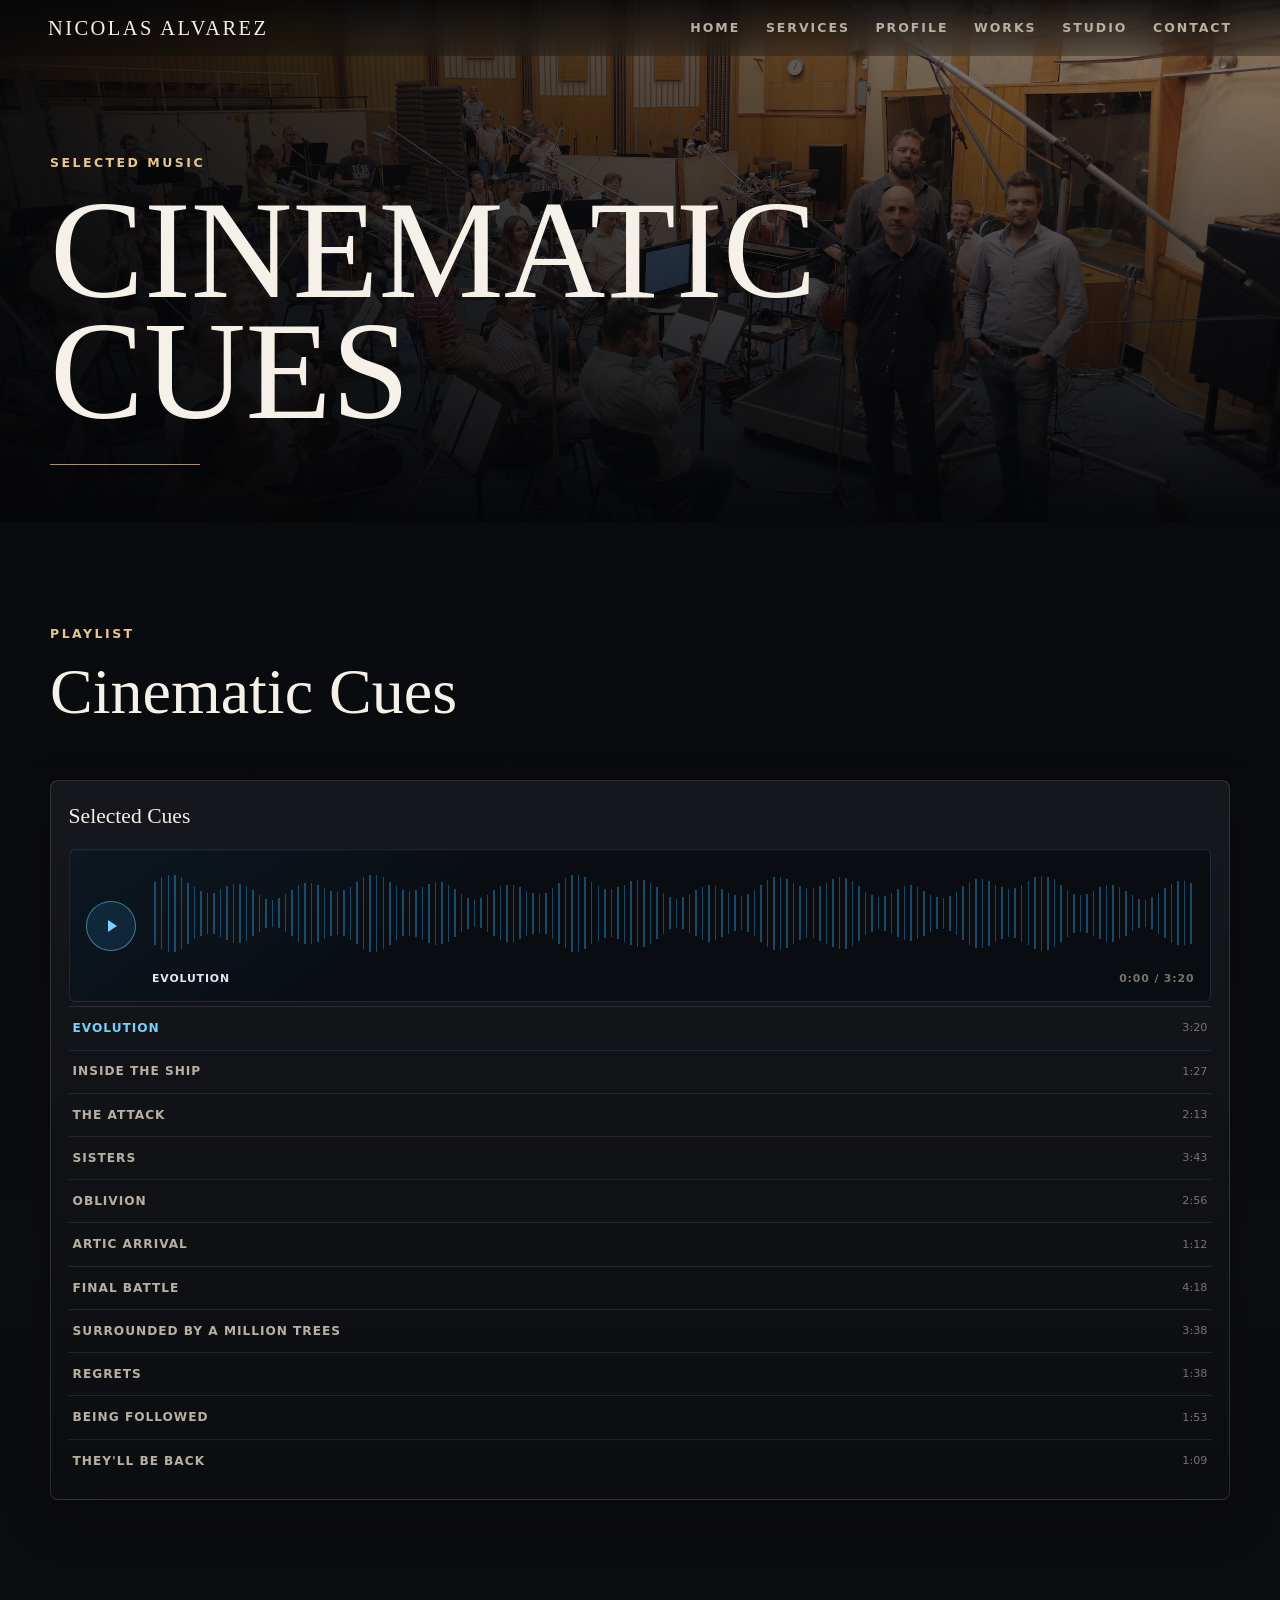
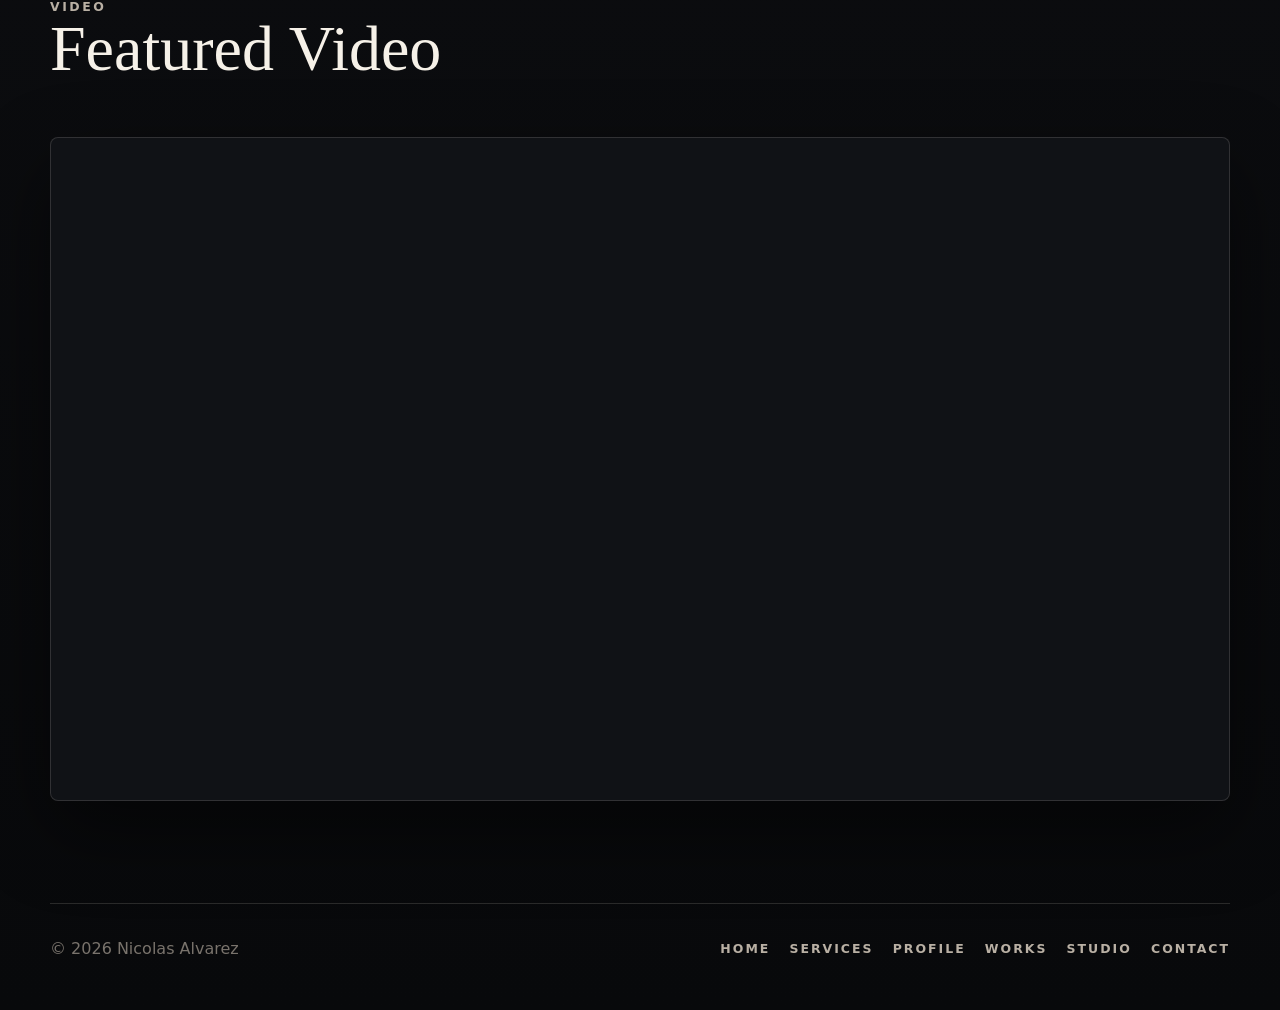
==== commit ccd2ac4f: "Add files via upload" ====
--- a/cinematic.html
+++ b/cinematic.html
@@ -55,15 +55,16 @@
         <article class="cue-category">
           <h3>Selected Cues</h3>
           <div class="cue-list">
+            <div class="cue"><span>Evolution</span><audio controls preload="none" data-duration="200.232" src="assets/audio/27Evolution1.mp3"></audio></div>
             <div class="cue"><span>Inside The Ship</span><audio controls preload="none" data-duration="87.456" src="assets/audio/20insidetheship.mp3"></audio></div>
             <div class="cue"><span>The Attack</span><audio controls preload="none" data-duration="133.416" src="assets/audio/01theattack.mp3"></audio></div>
             <div class="cue"><span>Sisters</span><audio controls preload="none" data-duration="223.56" src="assets/audio/21sisters.mp3"></audio></div>
+            <div class="cue"><span>Oblivion</span><audio controls preload="none" data-duration="176.808" src="assets/audio/28Oblivion.mp3"></audio></div>
             <div class="cue"><span>Artic Arrival</span><audio controls preload="none" data-duration="72.456" src="assets/audio/22articarrival.mp3"></audio></div>
             <div class="cue"><span>Final Battle</span><audio controls preload="none" data-duration="258.76898" src="assets/audio/23finalbattle.mp3"></audio></div>
             <div class="cue"><span>Surrounded By A Million Trees</span><audio controls preload="none" data-duration="218.508" src="assets/audio/24surroundedbyamilliontrees.mp3"></audio></div>
             <div class="cue"><span>Regrets</span><audio controls preload="none" data-duration="98.856" src="assets/audio/06regrets.mp3"></audio></div>
             <div class="cue"><span>Being Followed</span><audio controls preload="none" data-duration="113.208" src="assets/audio/25beingfollowed.mp3"></audio></div>
-            <div class="cue"><span>Evolution</span><audio controls preload="none" data-duration="200.232" src="assets/audio/27Evolution.mp3"></audio></div>
             <div class="cue"><span>They'll Be Back</span><audio controls preload="none" data-duration="69.96" src="assets/audio/10beback.mp3"></audio></div>
           </div>
         </article>
--- a/assets/css/styles.css
+++ b/assets/css/styles.css
@@ -564,27 +564,29 @@
 
 .playlist-player__waveform {
   display: grid;
-  grid-template-columns: repeat(64, minmax(1px, 1fr));
+  grid-template-columns: repeat(160, minmax(1px, 1fr));
   align-items: center;
-  gap: 2px;
+  gap: 0;
   height: 5.9rem;
   overflow: hidden;
 }
 
 .playlist-player__bar {
-  width: 100%;
+  width: 62%;
+  max-width: 1.5px;
   height: var(--bar-height);
   min-height: 8px;
-  border-radius: 999px;
+  justify-self: center;
+  border-radius: 0;
   background: var(--wave-blue);
-  box-shadow: 0 0 8px rgba(47, 159, 223, 0.16);
+  box-shadow: none;
   opacity: 0.42;
   transition: background 100ms linear, box-shadow 100ms linear, opacity 100ms linear;
 }
 
 .playlist-player__bar.is-played {
   background: var(--wave-blue-bright);
-  box-shadow: 0 0 10px rgba(120, 208, 255, 0.45);
+  box-shadow: 0 0 3px rgba(120, 208, 255, 0.34);
   opacity: 1;
 }
 
@@ -1102,7 +1104,6 @@
   }
 
   .playlist-player__waveform {
-    gap: 1px;
     height: 4.6rem;
   }
 
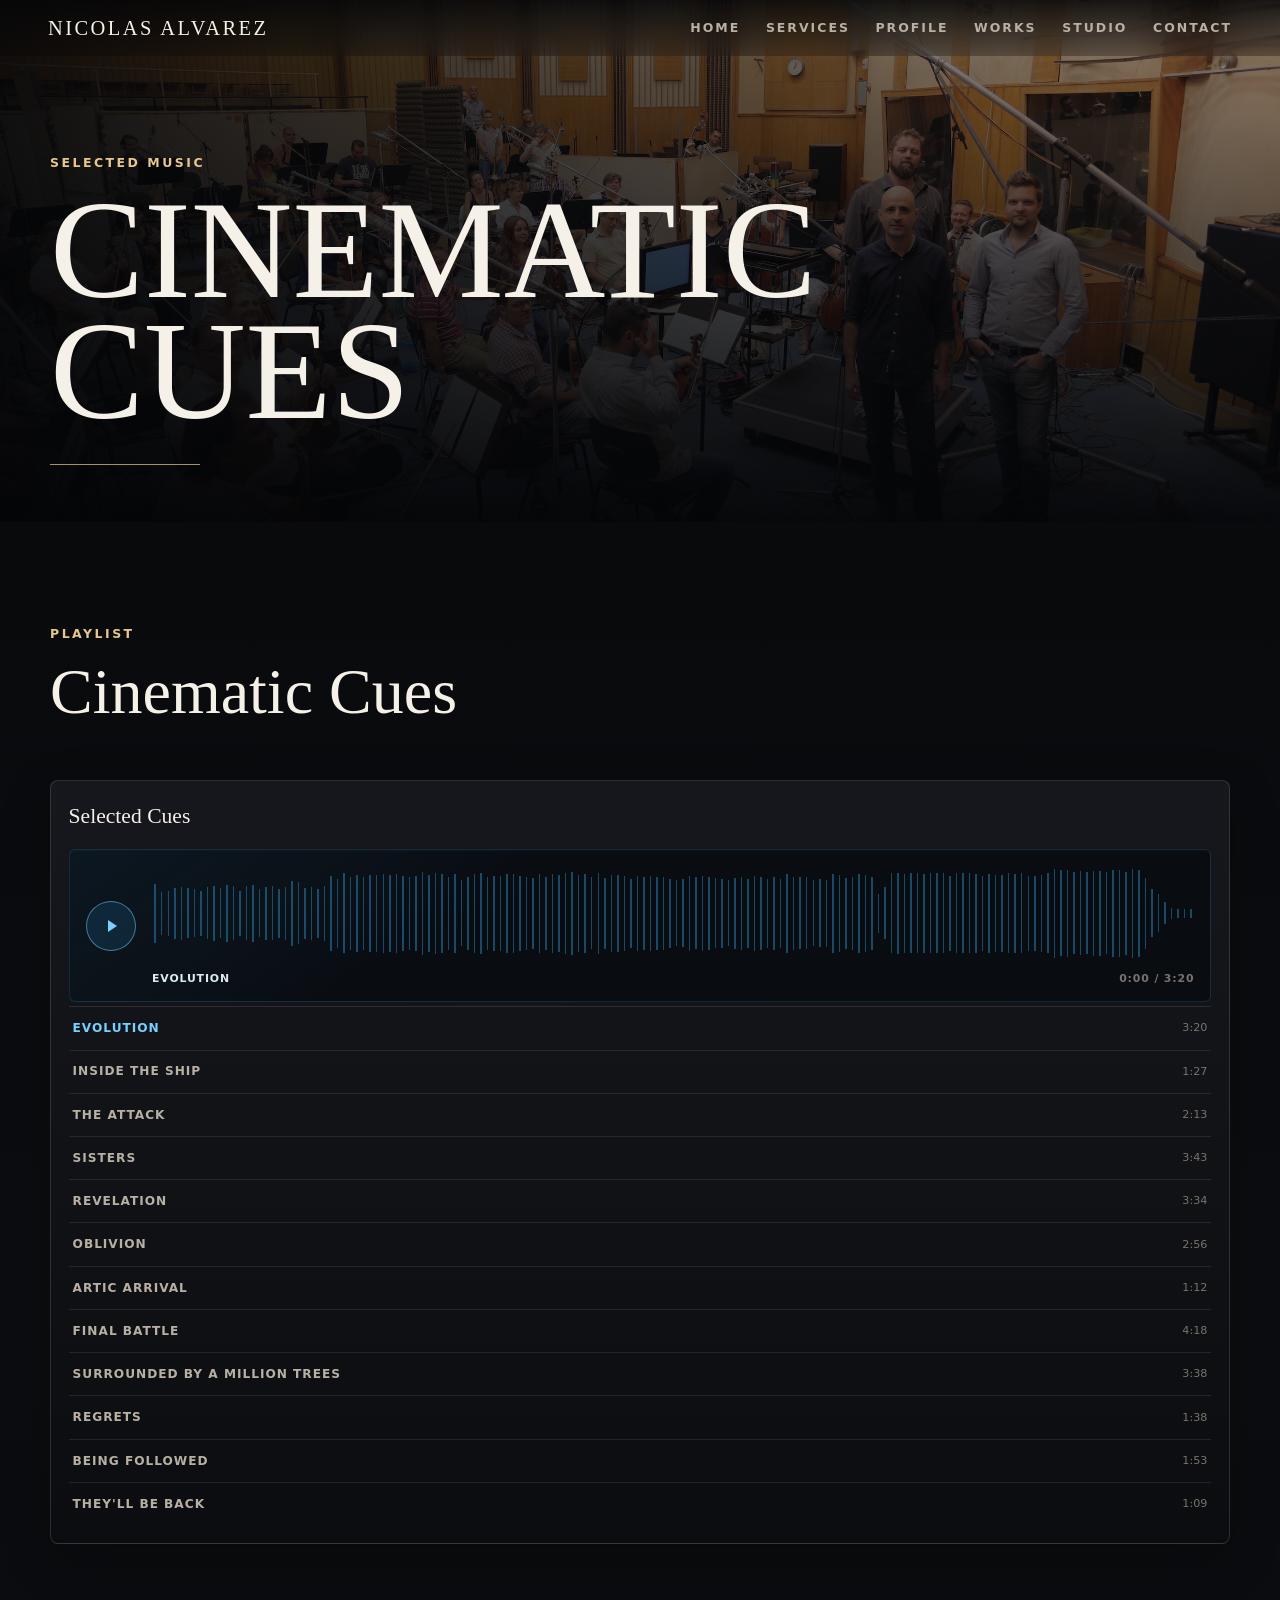
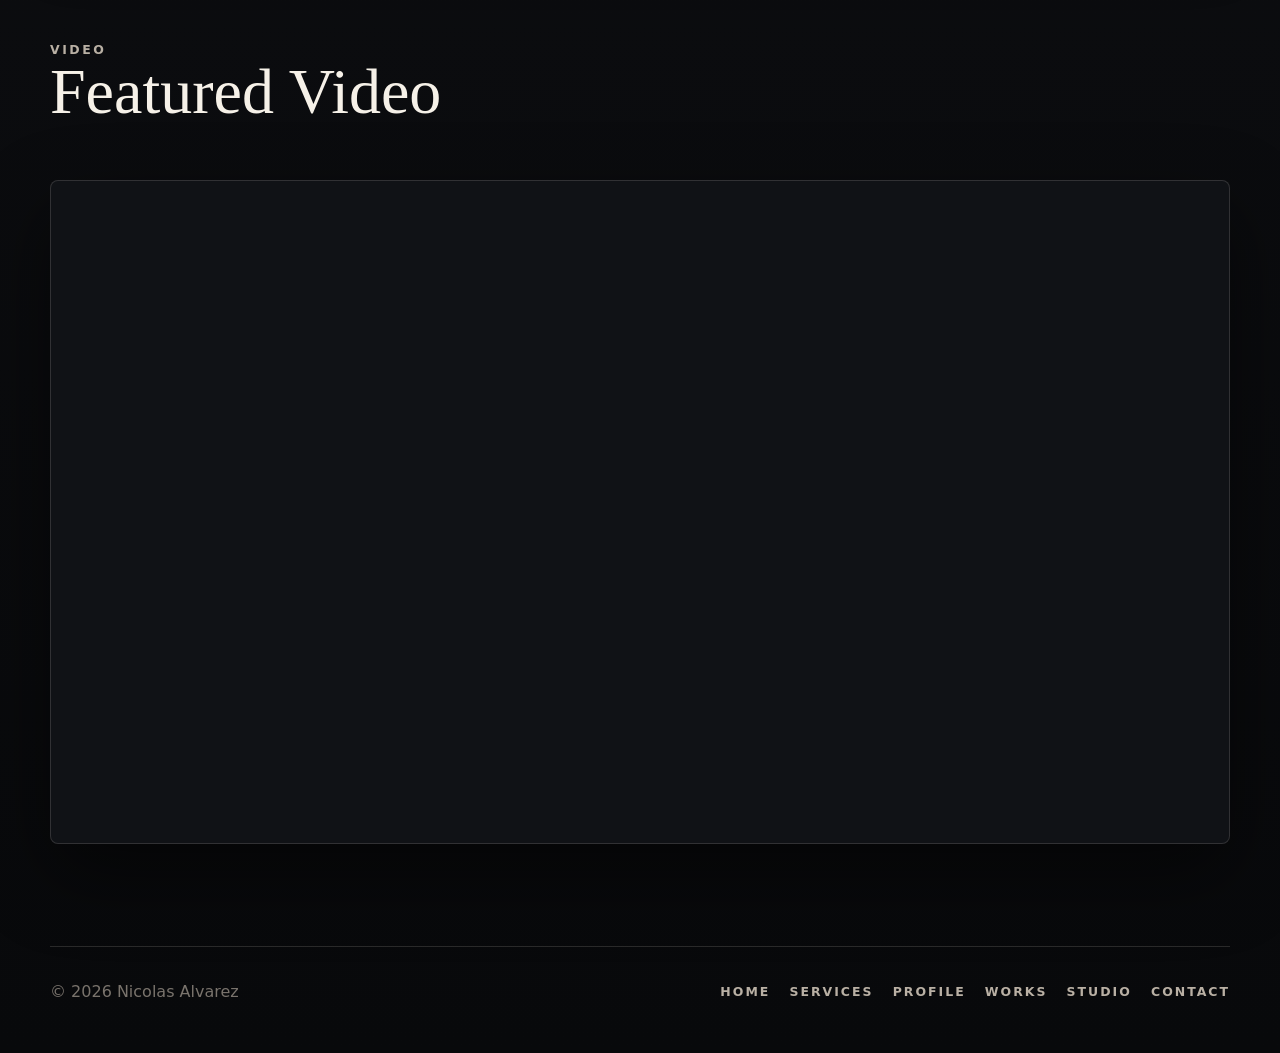
==== commit 190269a6: "Add files via upload" ====
--- a/cinematic.html
+++ b/cinematic.html
@@ -59,6 +59,7 @@
             <div class="cue"><span>Inside The Ship</span><audio controls preload="none" data-duration="87.456" src="assets/audio/20insidetheship.mp3"></audio></div>
             <div class="cue"><span>The Attack</span><audio controls preload="none" data-duration="133.416" src="assets/audio/01theattack.mp3"></audio></div>
             <div class="cue"><span>Sisters</span><audio controls preload="none" data-duration="223.56" src="assets/audio/21sisters.mp3"></audio></div>
+            <div class="cue"><span>Revelation</span><audio controls preload="none" data-duration="214.776" src="assets/audio/02revelation.mp3"></audio></div>
             <div class="cue"><span>Oblivion</span><audio controls preload="none" data-duration="176.808" src="assets/audio/28Oblivion.mp3"></audio></div>
             <div class="cue"><span>Artic Arrival</span><audio controls preload="none" data-duration="72.456" src="assets/audio/22articarrival.mp3"></audio></div>
             <div class="cue"><span>Final Battle</span><audio controls preload="none" data-duration="258.76898" src="assets/audio/23finalbattle.mp3"></audio></div>
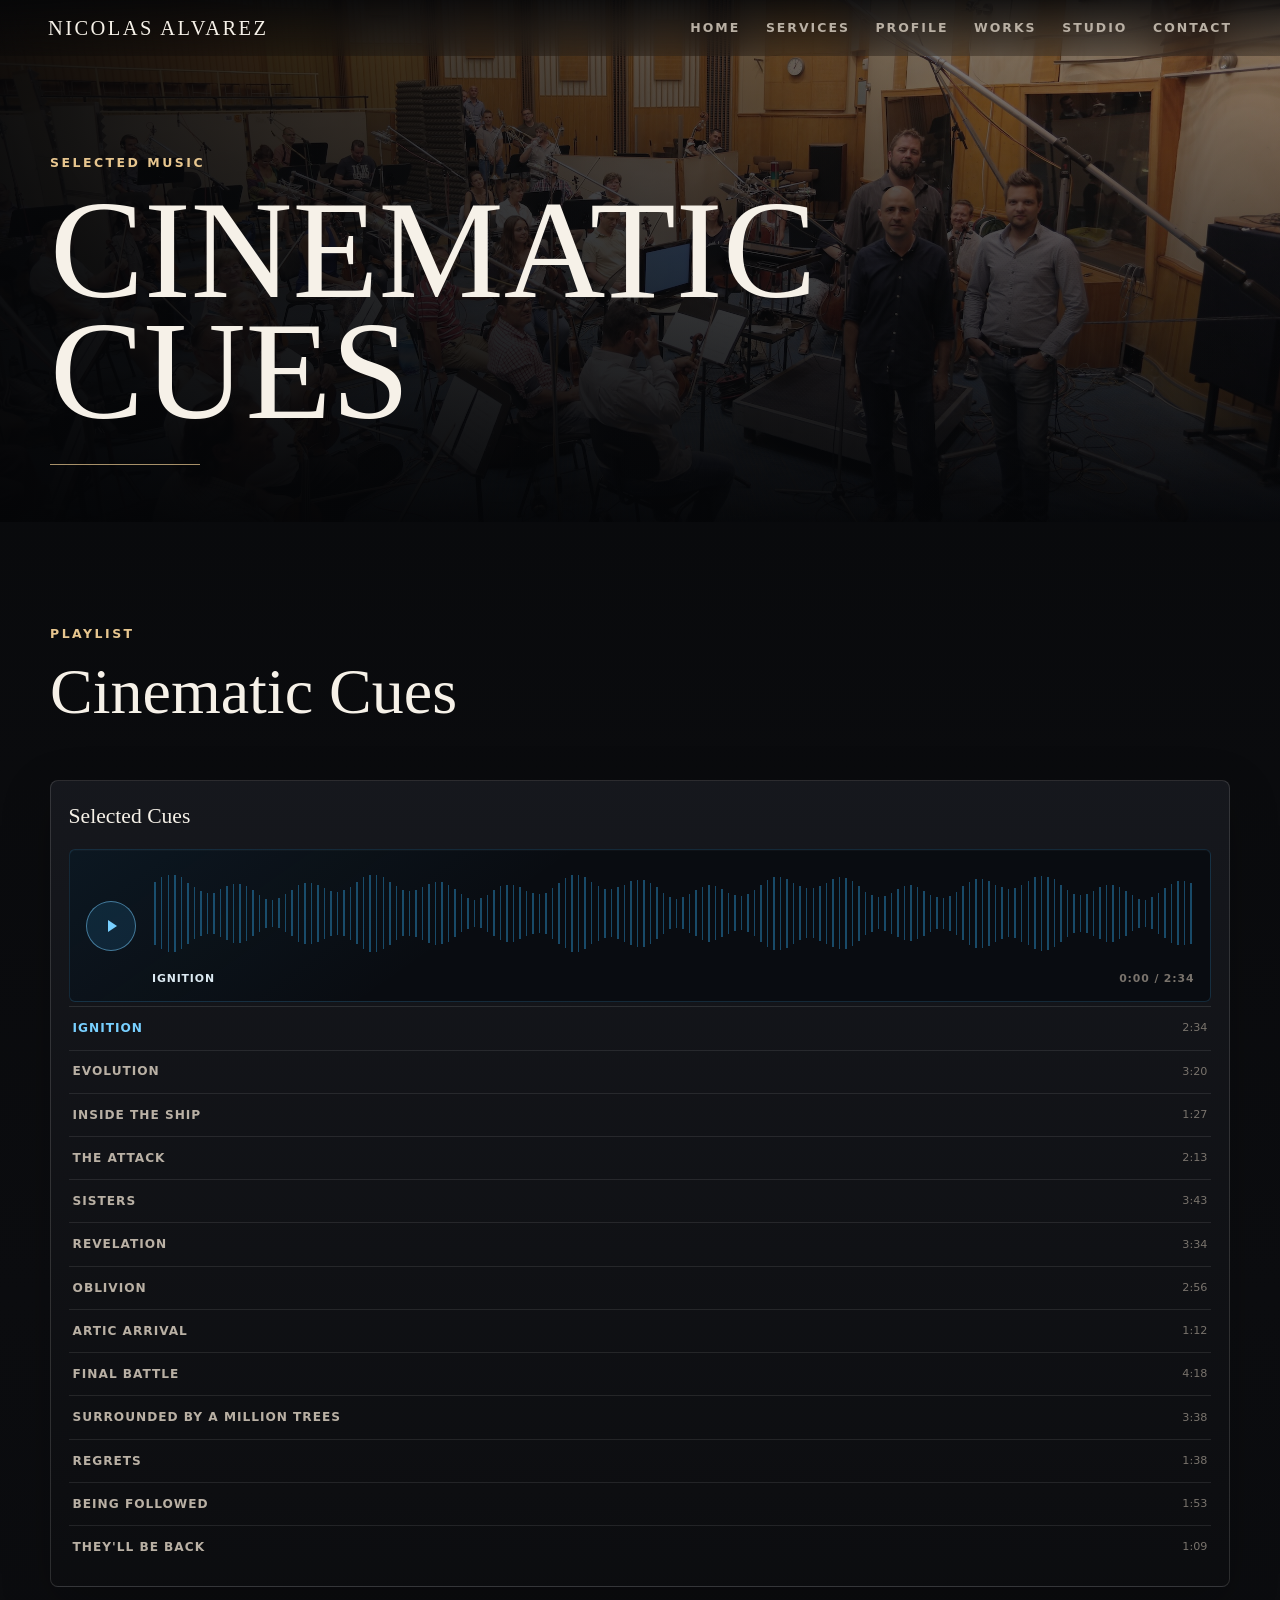
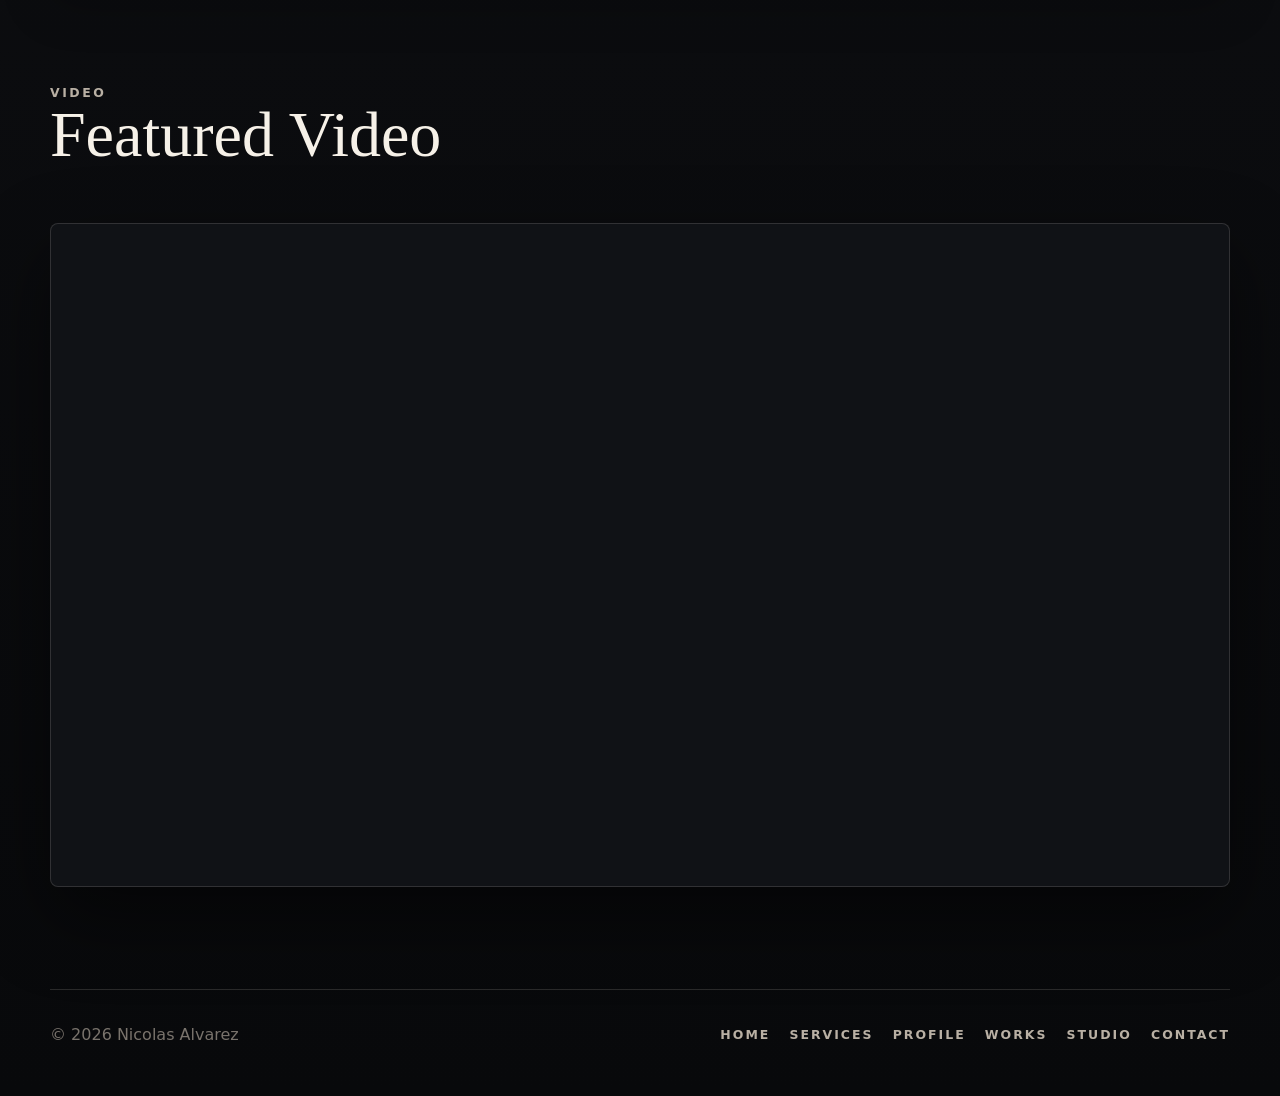
==== commit 98b1cb9d: "Add files via upload" ====
--- a/cinematic.html
+++ b/cinematic.html
@@ -21,7 +21,7 @@
     <link rel="preload" as="image" href="assets/images/gallery1.jpg">
     <link rel="stylesheet" href="assets/css/styles.css?v=20261013d">
     <script src="assets/js/animation.js?v=20260703" defer></script>
-    <script src="assets/js/audio.js?v=20261013c" defer></script>
+    <script src="assets/js/audio.js?v=20261026" defer></script>
   </head>
   <body>
     <header class="site-header" data-header>
@@ -55,6 +55,7 @@
         <article class="cue-category">
           <h3>Selected Cues</h3>
           <div class="cue-list">
+            <div class="cue"><span>Ignition</span><audio controls preload="none" data-duration="154.368188" src="assets/audio/29Ignition.mp3"></audio></div>
             <div class="cue"><span>Evolution</span><audio controls preload="none" data-duration="200.232" src="assets/audio/27Evolution1.mp3"></audio></div>
             <div class="cue"><span>Inside The Ship</span><audio controls preload="none" data-duration="87.456" src="assets/audio/20insidetheship.mp3"></audio></div>
             <div class="cue"><span>The Attack</span><audio controls preload="none" data-duration="133.416" src="assets/audio/01theattack.mp3"></audio></div>
